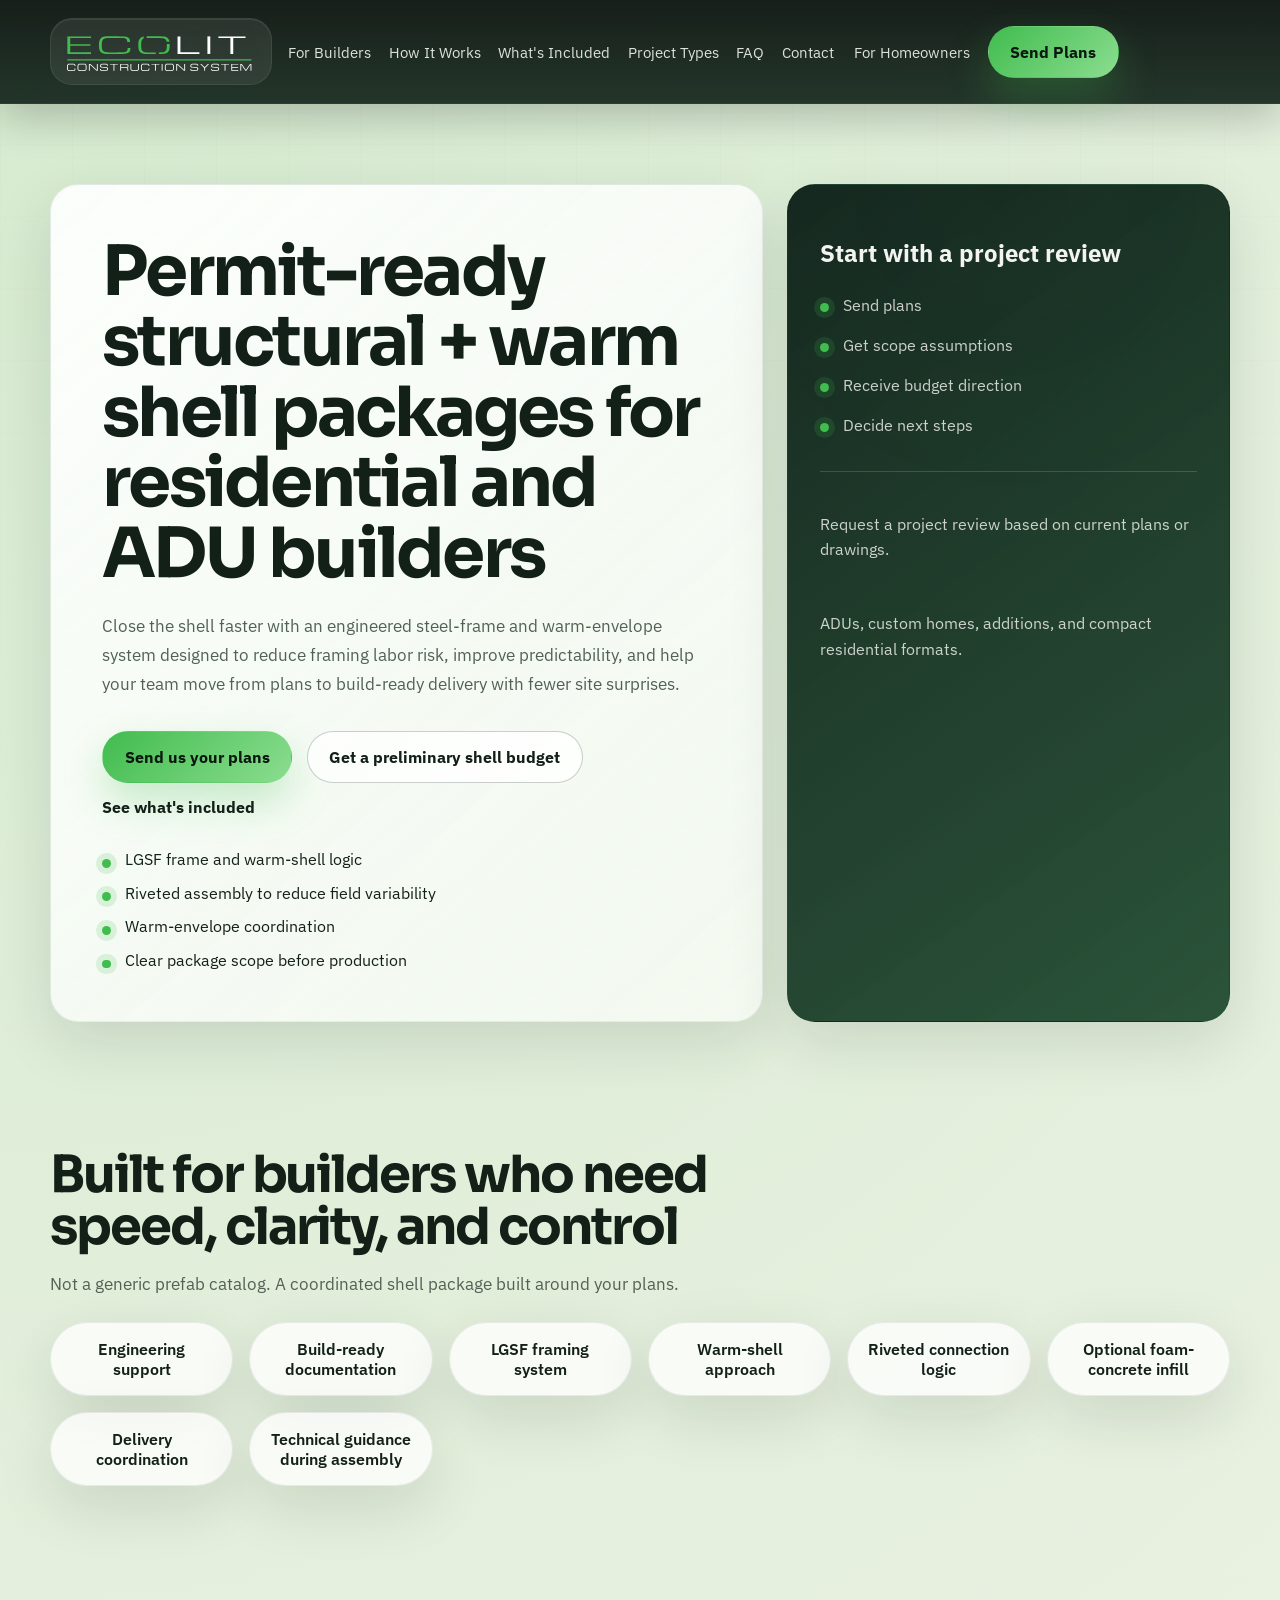
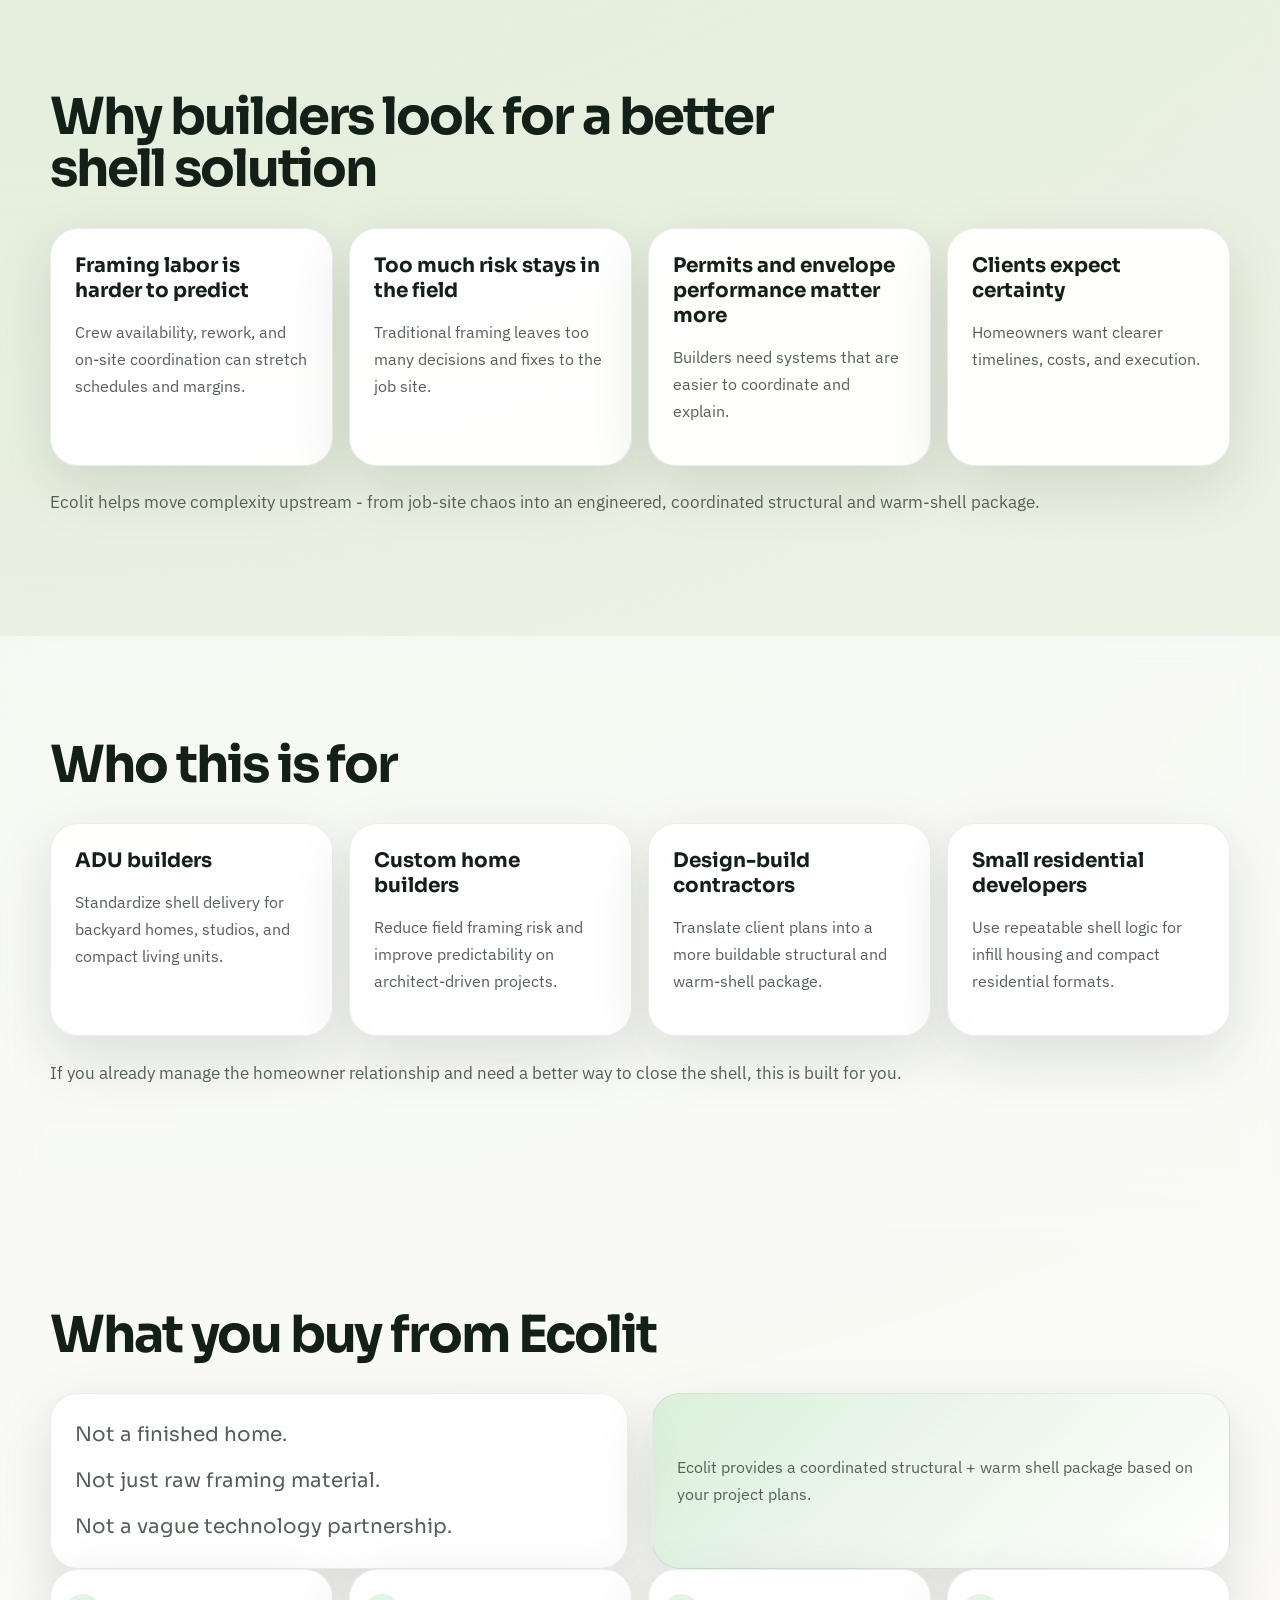
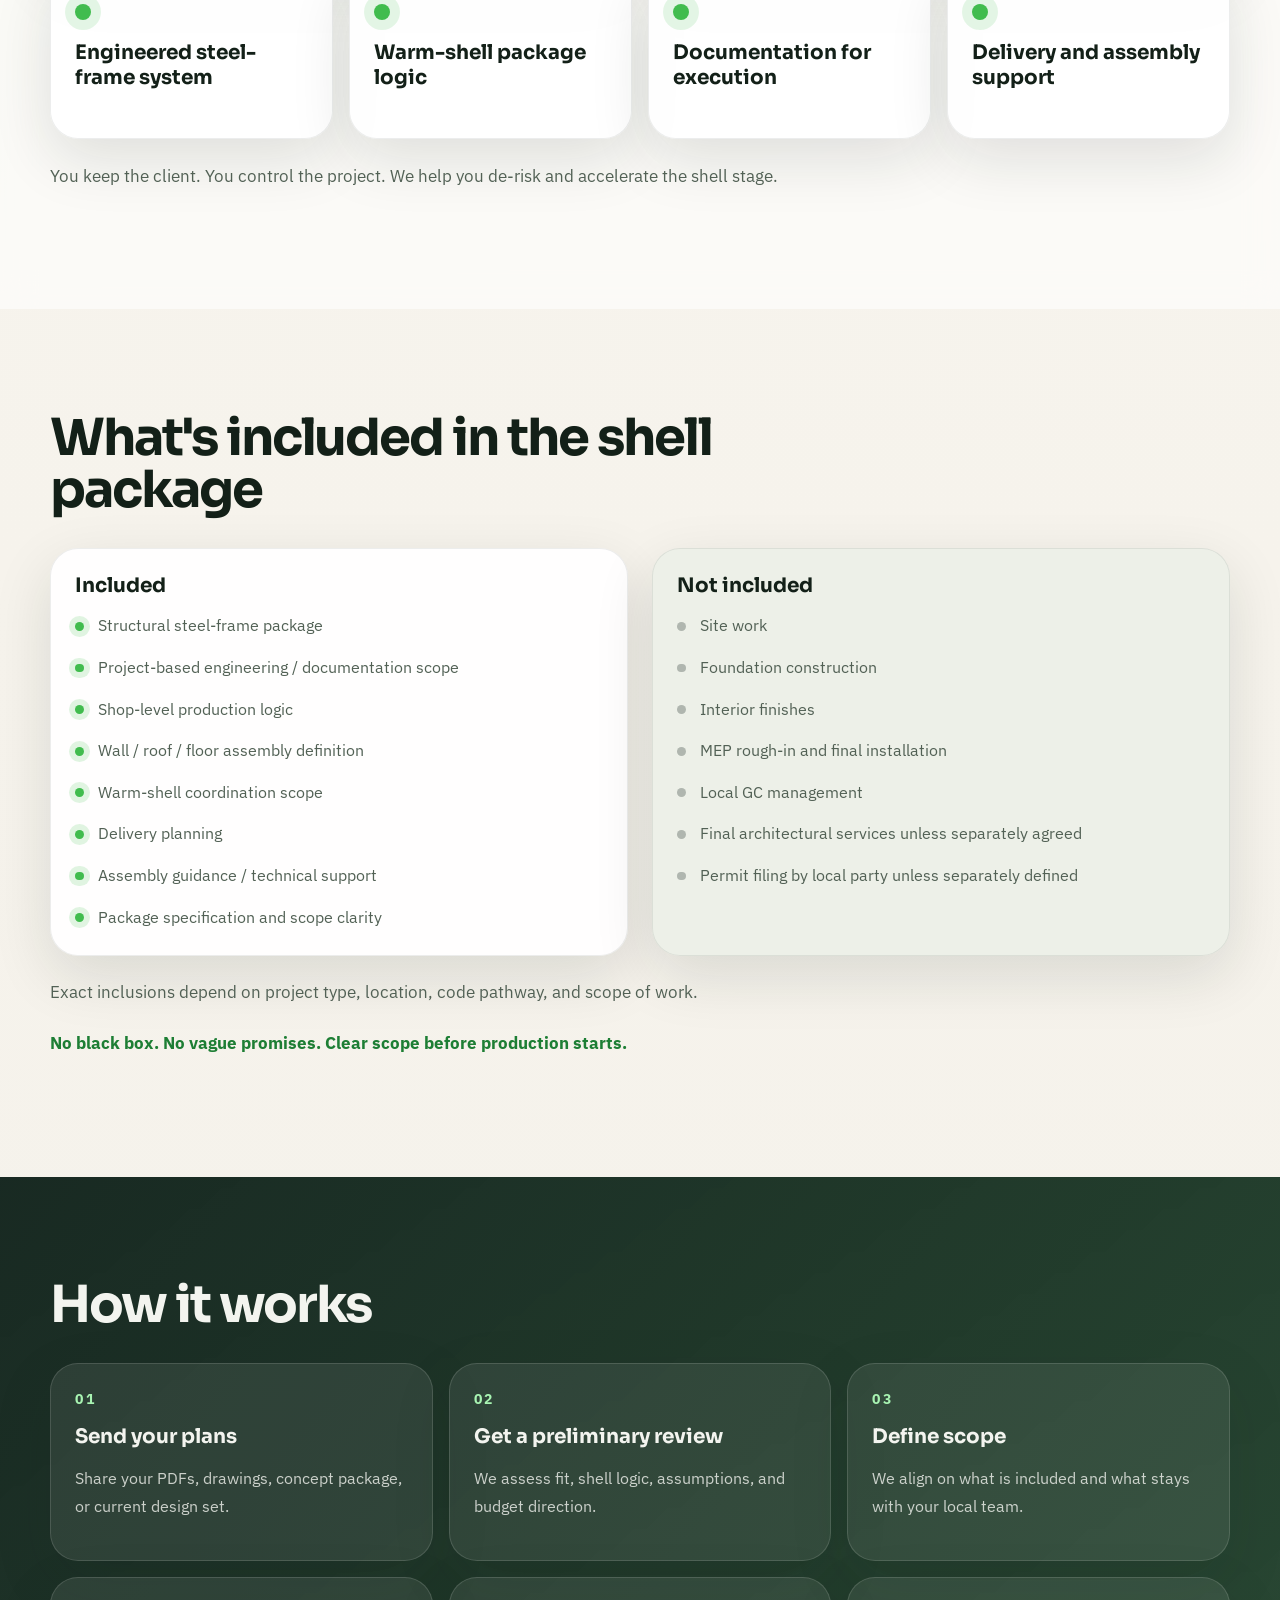
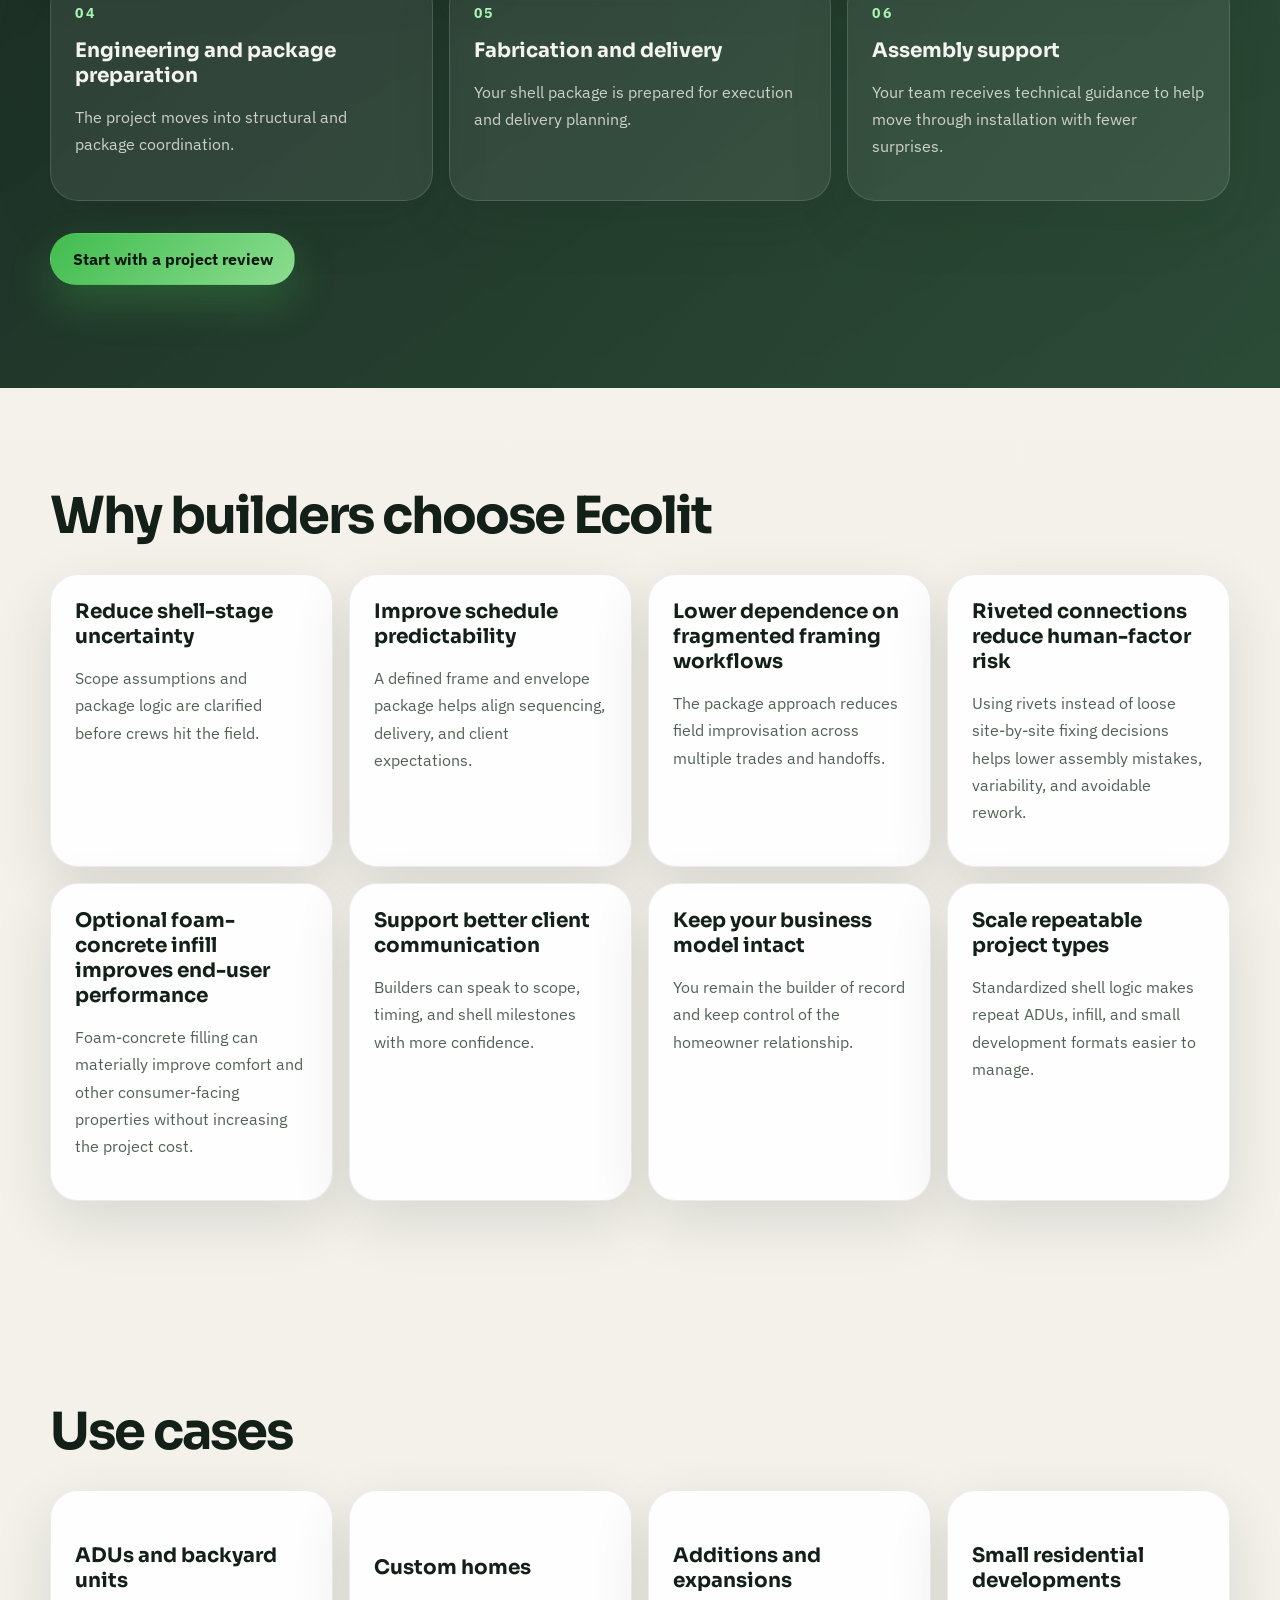
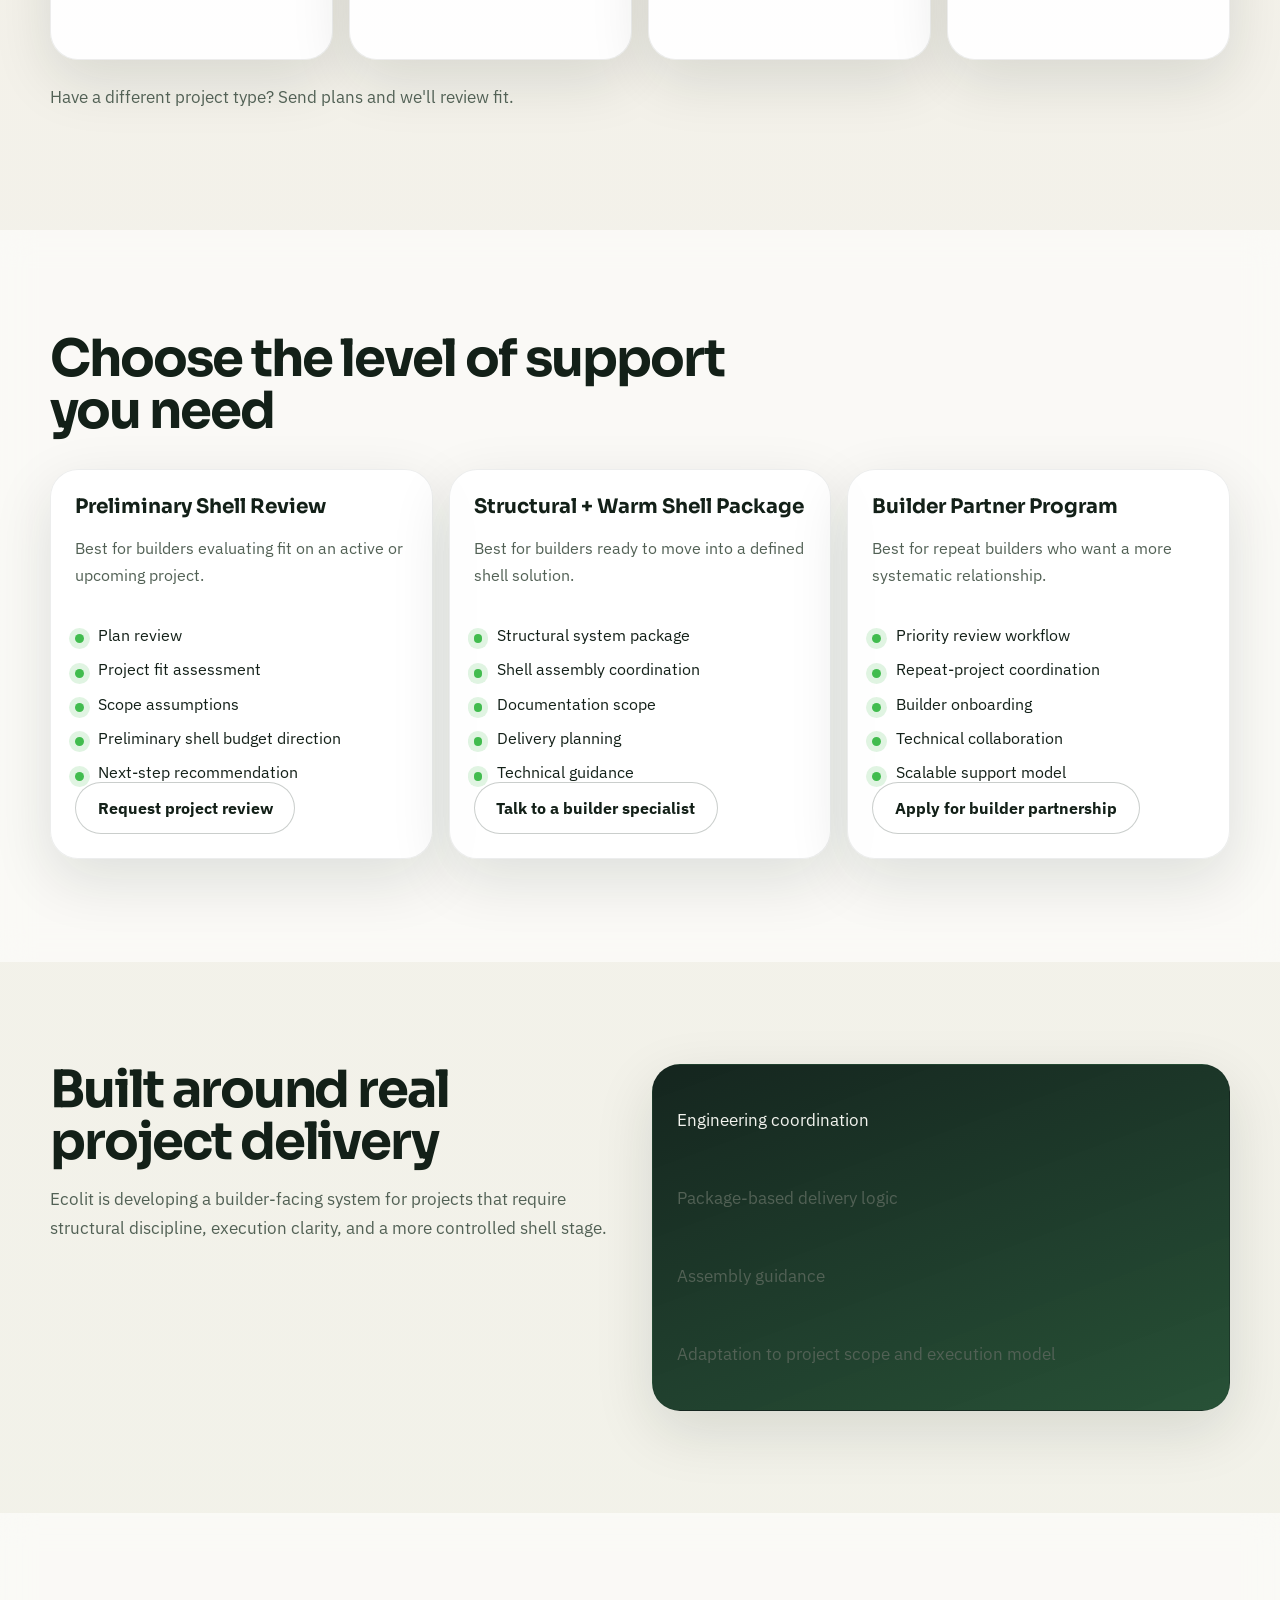
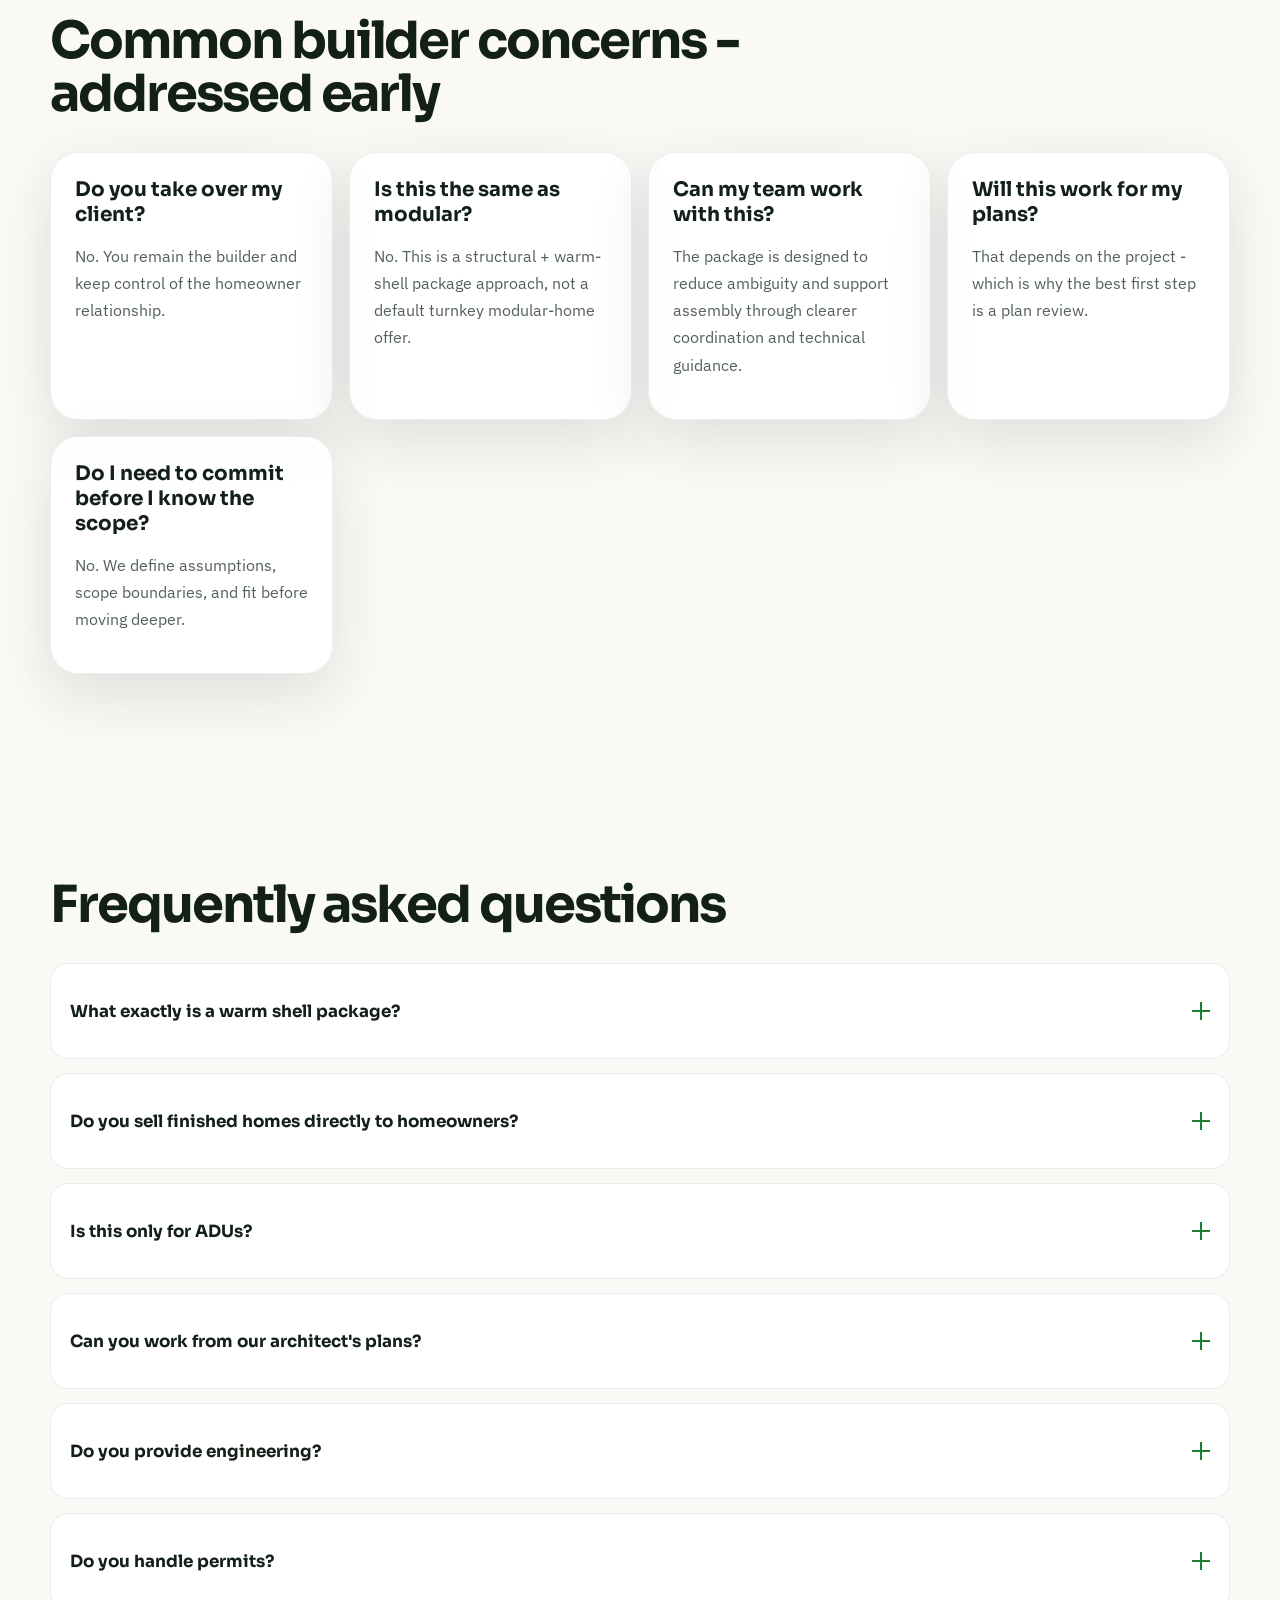
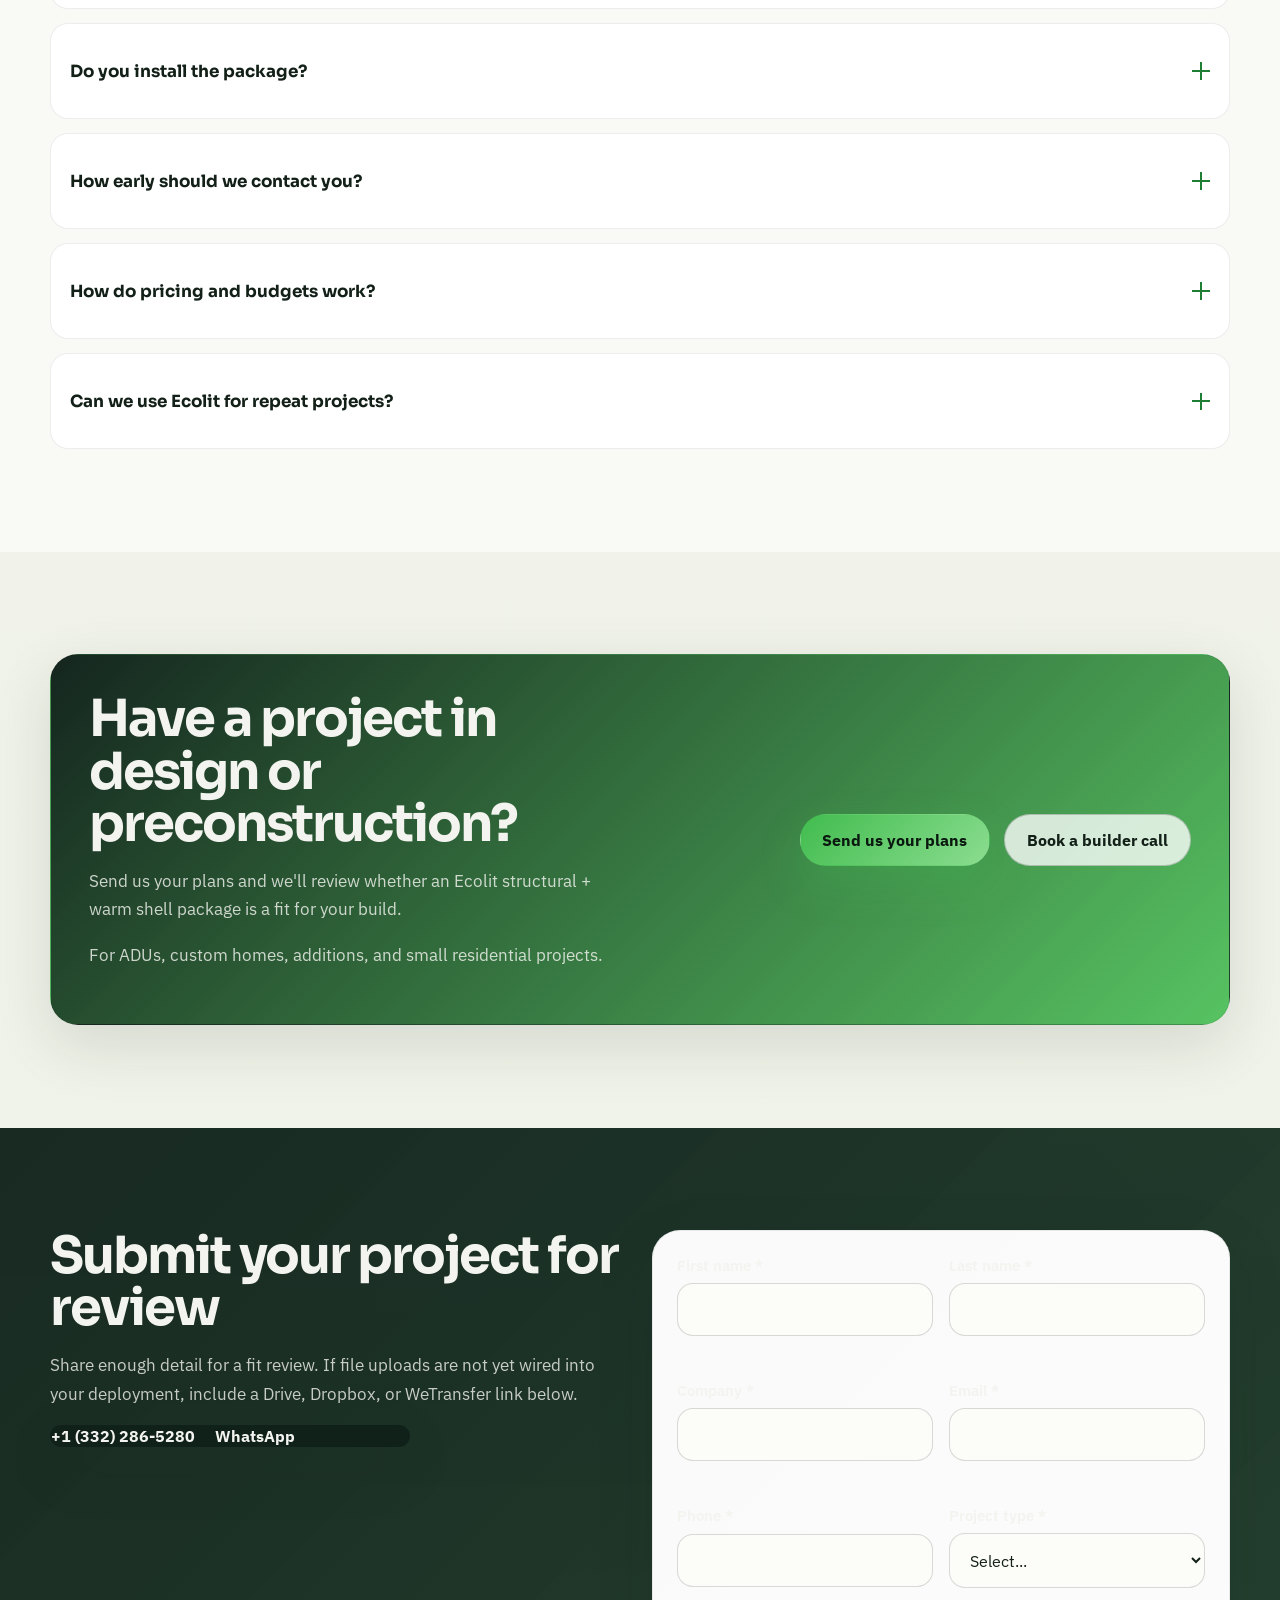
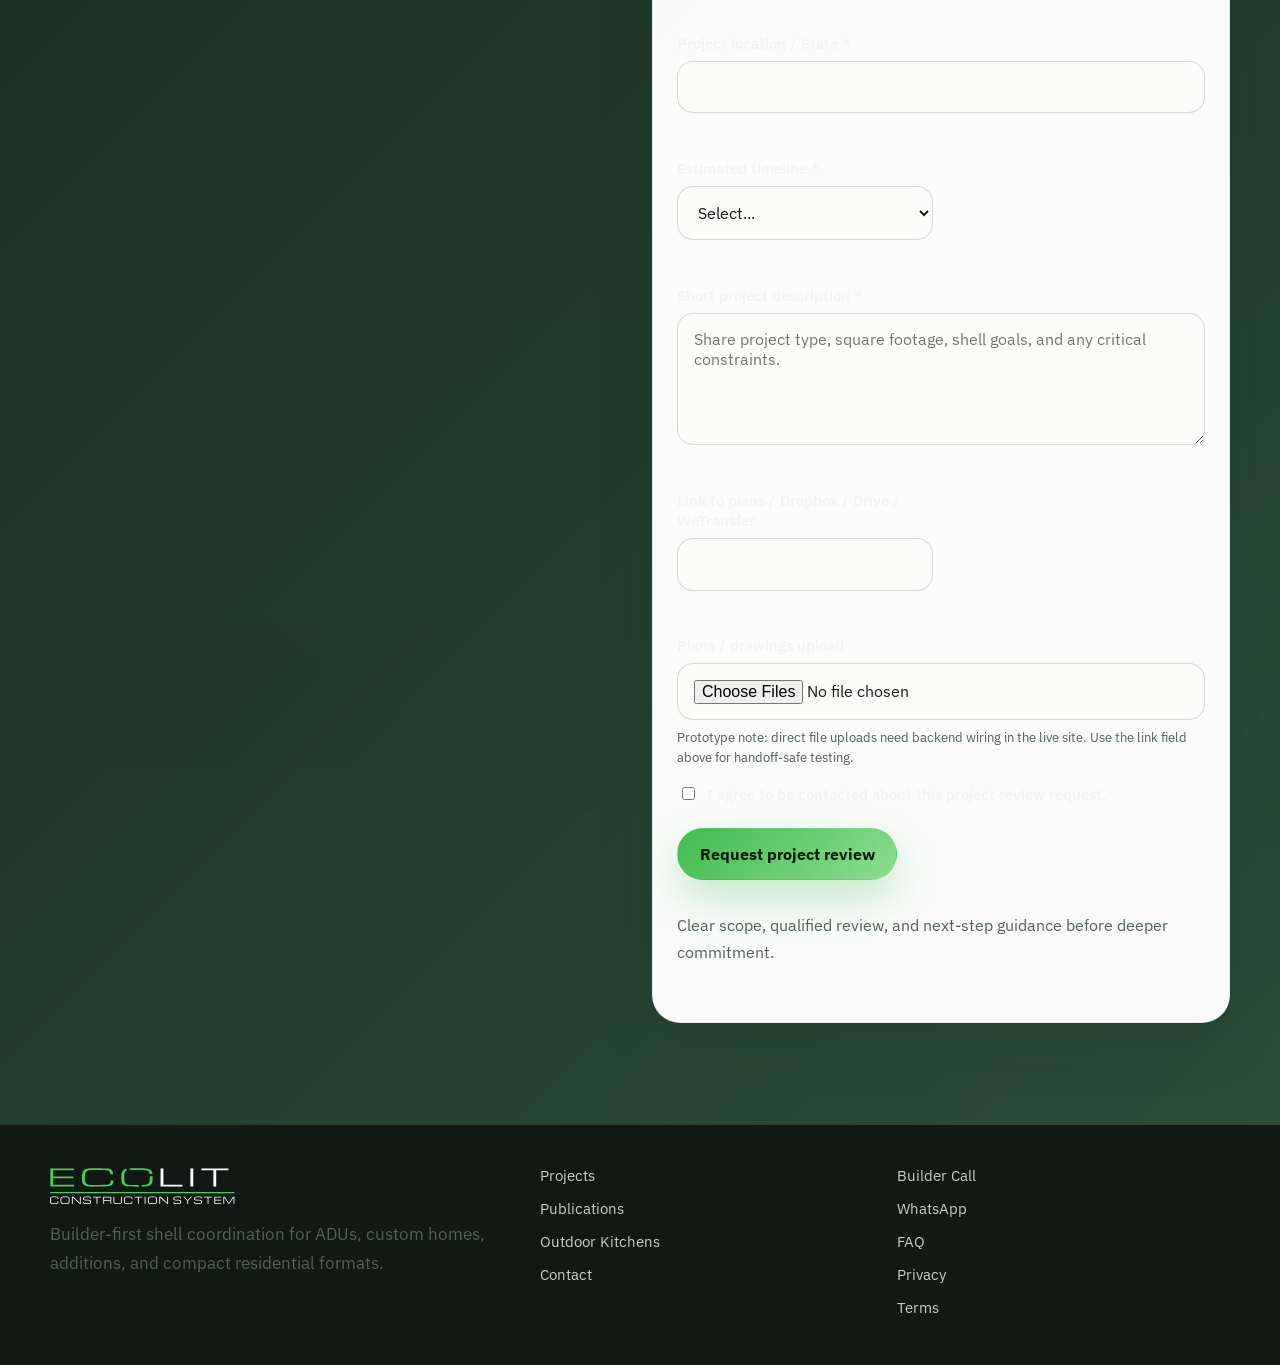
==== index.html @ 36e25821 "Add static Ecolit builder landing" ====
<!doctype html>
<html lang="en">
  <head>
    <meta charset="utf-8">
    <meta name="viewport" content="width=device-width, initial-scale=1">
    <title>Structural + Warm Shell Packages for Builders | Ecolit USA</title>
    <meta
      name="description"
      content="Ecolit helps residential and ADU builders close the shell faster with engineered steel-frame and warm-shell packages. Send your plans for review."
    >
    <link rel="canonical" href="https://ecolit.us/">
    <meta property="og:type" content="website">
    <meta property="og:title" content="Structural + Warm Shell Packages for Builders | Ecolit USA">
    <meta
      property="og:description"
      content="Ecolit helps residential and ADU builders close the shell faster with engineered steel-frame and warm-shell packages. Send your plans for review."
    >
    <meta property="og:url" content="https://ecolit.us/">
    <meta property="og:site_name" content="Ecolit USA">
    <meta name="twitter:card" content="summary_large_image">
    <meta name="twitter:title" content="Structural + Warm Shell Packages for Builders | Ecolit USA">
    <meta
      name="twitter:description"
      content="Ecolit helps residential and ADU builders close the shell faster with engineered steel-frame and warm-shell packages. Send your plans for review."
    >
    <link rel="icon" href="./assets/ecolit-logo.svg" type="image/svg+xml">
    <link rel="preconnect" href="https://fonts.googleapis.com">
    <link rel="preconnect" href="https://fonts.gstatic.com" crossorigin>
    <link
      href="https://fonts.googleapis.com/css2?family=IBM+Plex+Sans:wght@400;500;600;700&family=Sora:wght@500;600;700;800&display=swap"
      rel="stylesheet"
    >
    <link rel="stylesheet" href="./styles.css?v=20260313b">
  </head>
  <body>
    <a class="skip-link" href="#main-content">Skip to content</a>
    <header class="site-header" id="site-header"></header>
    <main id="main-content"></main>
    <footer class="site-footer" id="site-footer"></footer>
    <script type="module" src="./script.js?v=20260313b"></script>
  </body>
</html>
---- styles.css ----
:root {
  --bg: #f4f1ea;
  --bg-strong: #10211a;
  --surface: rgba(255, 255, 255, 0.92);
  --surface-strong: #ffffff;
  --surface-muted: #e5ecdf;
  --line: rgba(16, 33, 26, 0.12);
  --line-strong: rgba(16, 33, 26, 0.22);
  --text: #132018;
  --text-muted: #526155;
  --text-inverse: #f3f4ef;
  --accent: #41bc4e;
  --accent-dark: #1d7e34;
  --accent-soft: rgba(65, 188, 78, 0.14);
  --shadow: 0 20px 60px rgba(19, 32, 24, 0.12);
  --radius: 28px;
  --radius-small: 18px;
  --shell: min(1180px, calc(100vw - 32px));
  --section-space: clamp(4rem, 8vw, 7rem);
  --font-display: "Sora", "Segoe UI", sans-serif;
  --font-body: "IBM Plex Sans", "Segoe UI", sans-serif;
}

*,
*::before,
*::after {
  box-sizing: border-box;
}

html {
  scroll-behavior: smooth;
}

body {
  margin: 0;
  font-family: var(--font-body);
  color: var(--text);
  background:
    radial-gradient(circle at top left, rgba(65, 188, 78, 0.2), transparent 28%),
    linear-gradient(180deg, #faf7f0 0%, var(--bg) 45%, #eef3e8 100%);
  min-height: 100vh;
}

body::before {
  content: "";
  position: fixed;
  inset: 0;
  background-image:
    linear-gradient(rgba(16, 33, 26, 0.03) 1px, transparent 1px),
    linear-gradient(90deg, rgba(16, 33, 26, 0.03) 1px, transparent 1px);
  background-size: 72px 72px;
  pointer-events: none;
  mask-image: linear-gradient(180deg, rgba(0, 0, 0, 0.35), transparent 88%);
  z-index: -1;
}

img {
  max-width: 100%;
  display: block;
}

a {
  color: inherit;
}

button,
input,
select,
textarea {
  font: inherit;
}

a:focus-visible,
button:focus-visible,
input:focus-visible,
select:focus-visible,
textarea:focus-visible {
  outline: 3px solid rgba(65, 188, 78, 0.65);
  outline-offset: 3px;
}

.skip-link {
  position: absolute;
  left: 16px;
  top: 8px;
  transform: translateY(-200%);
  padding: 0.75rem 1rem;
  background: var(--bg-strong);
  color: var(--text-inverse);
  border-radius: 999px;
  z-index: 100;
}

.skip-link:focus {
  transform: translateY(0);
}

.shell {
  width: var(--shell);
  margin: 0 auto;
}

.section {
  padding: var(--section-space) 0;
}

.section--tight {
  padding-top: 1.5rem;
}

.section--contrast {
  background: rgba(255, 255, 255, 0.58);
  backdrop-filter: blur(16px);
}

.section--gradient {
  background:
    linear-gradient(135deg, rgba(16, 33, 26, 0.96), rgba(26, 61, 39, 0.92)),
    linear-gradient(180deg, rgba(65, 188, 78, 0.15), transparent);
  color: var(--text-inverse);
}

.section-heading {
  max-width: 760px;
  margin-bottom: 2rem;
}

.section-heading--compact {
  margin-bottom: 1.5rem;
}

.section-heading h2,
.hero h1,
.cta-band h2 {
  font-family: var(--font-display);
  letter-spacing: -0.04em;
  line-height: 1.02;
  margin: 0;
}

.hero h1 {
  font-size: clamp(2.3rem, 5.4vw, 4.35rem);
  max-width: 12ch;
}

.section-heading h2,
.cta-band h2 {
  font-size: clamp(2rem, 4vw, 3.5rem);
}

.section-heading p,
.hero__body,
.section-note,
.section-trust,
.proof-card p,
.cta-band p,
.footer__brand p {
  color: var(--text-muted);
  font-size: 1.05rem;
  line-height: 1.7;
}

.section--gradient .section-heading p,
.section--gradient .section-note,
.section--gradient .cta-band p {
  color: rgba(243, 244, 239, 0.8);
}

.site-header {
  position: sticky;
  top: 0;
  z-index: 20;
  padding: 18px 0;
  backdrop-filter: blur(18px);
  background:
    linear-gradient(180deg, rgba(10, 18, 14, 0.94), rgba(15, 33, 23, 0.9));
  border-bottom: 1px solid rgba(168, 244, 178, 0.14);
  box-shadow: 0 14px 40px rgba(8, 14, 10, 0.22);
}

.shell--header {
  display: grid;
  grid-template-columns: auto auto 1fr;
  gap: 1rem;
  align-items: center;
}

.brand {
  display: inline-flex;
  align-items: center;
  padding: 0.85rem 1rem;
  border-radius: 22px;
  background: rgba(255, 255, 255, 0.08);
  border: 1px solid rgba(255, 255, 255, 0.08);
  box-shadow: inset 0 1px 0 rgba(255, 255, 255, 0.08);
}

.brand__logo {
  width: 188px;
  height: auto;
  filter: drop-shadow(0 2px 8px rgba(0, 0, 0, 0.25));
}

.site-nav {
  display: flex;
  align-items: center;
  justify-content: space-between;
  gap: 1.25rem;
}

.site-nav__links,
.site-nav__actions {
  display: flex;
  align-items: center;
  gap: 1.1rem;
}

.site-nav__link,
.site-nav__secondary {
  text-decoration: none;
  color: rgba(243, 244, 239, 0.9);
  font-size: 0.96rem;
}

.footer__links a {
  text-decoration: none;
  color: var(--text);
  font-size: 0.96rem;
}

.site-nav__link:hover,
.site-nav__secondary:hover,
.footer__links a:hover,
.hero__text-link:hover {
  color: #a8f4b2;
}

.menu-toggle {
  display: none;
  width: 48px;
  height: 48px;
  border-radius: 14px;
  border: 1px solid rgba(255, 255, 255, 0.14);
  background: rgba(255, 255, 255, 0.08);
  padding: 0;
}

.menu-toggle span {
  display: block;
  width: 18px;
  height: 2px;
  margin: 6px auto;
  background: var(--text-inverse);
}

.button {
  display: inline-flex;
  align-items: center;
  justify-content: center;
  gap: 0.5rem;
  min-height: 52px;
  border-radius: 999px;
  padding: 0.85rem 1.35rem;
  text-decoration: none;
  font-weight: 700;
  border: 1px solid transparent;
  transition:
    transform 180ms ease,
    border-color 180ms ease,
    background 180ms ease,
    color 180ms ease;
}

.button:hover {
  transform: translateY(-1px);
}

.button--primary {
  background: linear-gradient(135deg, var(--accent), #8bdd90);
  color: #0a180f;
  box-shadow: 0 18px 40px rgba(65, 188, 78, 0.28);
}

.button--secondary {
  border-color: var(--line-strong);
  background: rgba(255, 255, 255, 0.78);
  color: var(--text);
}

.section--gradient .button--secondary {
  border-color: rgba(243, 244, 239, 0.22);
  background: rgba(255, 255, 255, 0.08);
  color: var(--text-inverse);
}

.hero {
  padding-top: clamp(3rem, 7vw, 5rem);
}

.hero__grid,
.form-layout,
.proof-grid,
.scope-grid,
.statement-grid,
.cta-band {
  display: grid;
  gap: 1.5rem;
}

.hero__grid {
  grid-template-columns: minmax(0, 1.45fr) minmax(290px, 0.9fr);
  align-items: stretch;
}

.hero__content {
  padding: clamp(2rem, 4vw, 3.5rem);
  border-radius: var(--radius);
  background:
    linear-gradient(140deg, rgba(255, 255, 255, 0.92), rgba(248, 252, 246, 0.78)),
    linear-gradient(135deg, rgba(65, 188, 78, 0.1), transparent);
  box-shadow: var(--shadow);
  border: 1px solid rgba(16, 33, 26, 0.08);
}

.hero__body {
  max-width: 60ch;
  margin: 1.35rem 0 0;
  font-size: 1.08rem;
}

.hero__actions {
  display: flex;
  flex-wrap: wrap;
  gap: 0.9rem;
  margin-top: 2rem;
}

.hero__text-link {
  display: inline-flex;
  align-items: center;
  font-weight: 700;
  text-decoration: none;
}

.hero__highlights {
  list-style: none;
  padding: 0;
  margin: 2rem 0 0;
  display: grid;
  gap: 0.85rem;
}

.hero__highlights li,
.hero__checklist li,
.scope-list li {
  position: relative;
  padding-left: 1.45rem;
}

.hero__highlights li::before,
.hero__checklist li::before,
.scope-list li::before {
  content: "";
  position: absolute;
  left: 0;
  top: 0.6em;
  width: 0.55rem;
  height: 0.55rem;
  border-radius: 999px;
  background: var(--accent);
  box-shadow: 0 0 0 6px rgba(65, 188, 78, 0.16);
}

.hero__panel,
.card,
.package-card,
.scope-card,
.proof-card,
.contact-card,
.lead-form,
.statement-card,
.cta-band,
.pill,
.step-card {
  border-radius: var(--radius);
  border: 1px solid rgba(16, 33, 26, 0.08);
  background: var(--surface);
  box-shadow: var(--shadow);
}

.hero__panel {
  padding: 2rem;
  background:
    linear-gradient(145deg, rgba(16, 33, 26, 0.97), rgba(28, 72, 45, 0.93)),
    radial-gradient(circle at top, rgba(65, 188, 78, 0.3), transparent 40%);
  color: var(--text-inverse);
}

.hero__panel h2,
.contact-card a,
.proof-card p:first-child {
  color: var(--text-inverse);
}

.hero__checklist {
  list-style: none;
  padding: 0;
  margin: 1.5rem 0 2rem;
  display: grid;
  gap: 0.9rem;
}

.hero__panel-meta {
  display: grid;
  gap: 1rem;
  padding-top: 1.5rem;
  border-top: 1px solid rgba(243, 244, 239, 0.16);
}

.hero__panel-meta p,
.hero__panel li {
  color: rgba(243, 244, 239, 0.82);
  line-height: 1.6;
}

.pill-grid,
.card-grid,
.feature-grid,
.list-card-grid,
.package-grid {
  display: grid;
  gap: 1rem;
}

.pill-grid {
  grid-template-columns: repeat(6, minmax(0, 1fr));
}

.pill {
  padding: 1rem 1.1rem;
  border-radius: 999px;
  text-align: center;
  font-weight: 600;
  background: rgba(255, 255, 255, 0.75);
}

.card-grid,
.feature-grid,
.list-card-grid {
  grid-template-columns: repeat(4, minmax(0, 1fr));
}

.card,
.package-card,
.scope-card,
.statement-card,
.proof-card,
.lead-form {
  padding: 1.5rem;
}

.card h3,
.package-card h3,
.scope-card h3,
.step-card h3,
.faq-trigger,
.statement-card__line {
  font-family: var(--font-display);
}

.card h3,
.package-card h3,
.scope-card h3,
.step-card h3 {
  margin: 0 0 0.9rem;
  font-size: 1.25rem;
}

.card p,
.package-card p,
.scope-card li,
.step-card p,
.faq-panel p,
.lead-form p,
.statement-card p {
  line-height: 1.7;
  color: var(--text-muted);
}

.statement-grid,
.scope-grid,
.proof-grid,
.form-layout,
.cta-band {
  grid-template-columns: repeat(2, minmax(0, 1fr));
}

.statement-card--stacked {
  display: grid;
  gap: 0.75rem;
}

.statement-card__line {
  margin: 0;
  font-size: 1.25rem;
}

.statement-card--highlight {
  background:
    linear-gradient(135deg, rgba(65, 188, 78, 0.17), rgba(255, 255, 255, 0.94));
  display: flex;
  align-items: center;
}

.card--feature,
.card--list {
  display: flex;
  flex-direction: column;
  justify-content: center;
  min-height: 170px;
}

.card__icon {
  width: 1rem;
  height: 1rem;
  border-radius: 999px;
  background: var(--accent);
  box-shadow: 0 0 0 10px rgba(65, 188, 78, 0.14);
  margin-bottom: 1.2rem;
}

.scope-card--muted {
  background: rgba(236, 240, 231, 0.88);
}

.scope-list,
.step-grid {
  padding: 0;
  margin: 0;
  list-style: none;
}

.scope-list {
  display: grid;
  gap: 0.9rem;
}

.scope-list--plain li::before {
  background: rgba(16, 33, 26, 0.28);
  box-shadow: none;
}

.section-note,
.section-trust {
  margin-top: 1.4rem;
}

.section-trust {
  color: var(--accent-dark);
  font-weight: 700;
}

.step-grid {
  display: grid;
  grid-template-columns: repeat(3, minmax(0, 1fr));
  gap: 1rem;
  margin-bottom: 2rem;
}

.step-card {
  padding: 1.5rem;
  background: rgba(255, 255, 255, 0.08);
  border-color: rgba(243, 244, 239, 0.14);
}

.step-card p {
  color: rgba(243, 244, 239, 0.8);
}

.step-card__index {
  display: inline-flex;
  margin-bottom: 1rem;
  color: #a8f4b2;
  font-size: 0.9rem;
  font-weight: 700;
  letter-spacing: 0.18em;
}

.package-grid {
  grid-template-columns: repeat(3, minmax(0, 1fr));
}

.package-card__audience {
  min-height: 4.6rem;
}

.proof-card {
  background:
    linear-gradient(160deg, rgba(16, 33, 26, 0.98), rgba(28, 72, 45, 0.95));
  display: grid;
  gap: 1rem;
}

.contact-card {
  max-width: 360px;
  background: rgba(16, 33, 26, 0.94);
}

.contact-card a {
  display: inline-flex;
  text-decoration: none;
  margin-right: 1rem;
  font-weight: 700;
}

.cta-band {
  padding: clamp(1.5rem, 3vw, 2.5rem);
  align-items: center;
  background:
    linear-gradient(135deg, rgba(16, 33, 26, 0.98), rgba(65, 188, 78, 0.88));
  color: var(--text-inverse);
}

.cta-band p,
.cta-band__note {
  color: rgba(243, 244, 239, 0.82);
}

.cta-band__actions {
  display: flex;
  flex-wrap: wrap;
  justify-content: flex-end;
  gap: 0.9rem;
}

.lead-form {
  background: rgba(255, 255, 255, 0.98);
}

.form-grid {
  display: grid;
  grid-template-columns: repeat(2, minmax(0, 1fr));
  gap: 1rem;
}

.field,
.checkbox-field {
  display: grid;
  gap: 0.5rem;
}

.field--full {
  grid-column: 1 / -1;
}

.field span,
.checkbox-field span {
  font-size: 0.96rem;
  font-weight: 600;
}

.field input,
.field select,
.field textarea {
  width: 100%;
  border-radius: 16px;
  border: 1px solid rgba(16, 33, 26, 0.16);
  background: #fcfcf9;
  color: var(--text);
  padding: 0.95rem 1rem;
}

.field textarea {
  resize: vertical;
}

.field__error {
  color: #a4372d;
  min-height: 1.3rem;
}

.field__hint,
.form-meta {
  color: var(--text-muted);
  line-height: 1.5;
}

.checkbox-field {
  margin-top: 1rem;
  align-items: start;
  grid-template-columns: 22px minmax(0, 1fr);
}

.checkbox-field input {
  margin-top: 0.2rem;
}

.form-actions {
  margin-top: 1.5rem;
  display: flex;
  align-items: center;
  justify-content: space-between;
  gap: 1rem;
  flex-wrap: wrap;
}

.form-errors {
  margin-top: 1rem;
  color: #a4372d;
  font-weight: 600;
}

.form-success {
  margin-top: 1rem;
  padding: 1rem 1.1rem;
  border-radius: 18px;
  background: rgba(65, 188, 78, 0.1);
  color: var(--accent-dark);
}

.faq-list {
  display: grid;
  gap: 0.9rem;
}

.faq-item {
  border-radius: var(--radius-small);
  border: 1px solid rgba(16, 33, 26, 0.08);
  background: rgba(255, 255, 255, 0.92);
}

.faq-trigger {
  width: 100%;
  display: flex;
  align-items: center;
  justify-content: space-between;
  gap: 1rem;
  padding: 1.1rem 1.2rem;
  border: 0;
  border-radius: var(--radius-small);
  background: transparent;
  color: var(--text);
  text-align: left;
  font-size: 1.05rem;
}

.faq-trigger__icon {
  width: 1.1rem;
  height: 1.1rem;
  position: relative;
}

.faq-trigger__icon::before,
.faq-trigger__icon::after {
  content: "";
  position: absolute;
  inset: calc(50% - 1px) 0 auto 0;
  height: 2px;
  background: var(--accent-dark);
}

.faq-trigger__icon::after {
  inset: 0 calc(50% - 1px);
  width: 2px;
  height: 100%;
}

.faq-trigger[aria-expanded="true"] .faq-trigger__icon::after {
  transform: scaleY(0);
}

.faq-panel {
  padding: 0 1.2rem 1.2rem;
}

.site-footer {
  background: #101914;
  color: rgba(243, 244, 239, 0.82);
  padding: 2.5rem 0 3rem;
}

.footer__grid {
  display: grid;
  grid-template-columns: 1.4fr 1fr 1fr;
  gap: 1.5rem;
  align-items: start;
}

.footer__links {
  display: grid;
  gap: 0.8rem;
}

.footer__links a {
  color: rgba(243, 244, 239, 0.82);
}

.brand__logo--footer {
  filter: brightness(1.1);
}

@media (max-width: 1080px) {
  .pill-grid {
    grid-template-columns: repeat(3, minmax(0, 1fr));
  }

  .card-grid,
  .feature-grid,
  .list-card-grid,
  .step-grid {
    grid-template-columns: repeat(2, minmax(0, 1fr));
  }

  .hero__grid,
  .statement-grid,
  .scope-grid,
  .proof-grid,
  .form-layout,
  .cta-band,
  .footer__grid,
  .package-grid {
    grid-template-columns: 1fr;
  }

  .cta-band__actions {
    justify-content: flex-start;
  }
}

@media (max-width: 860px) {
  .shell--header {
    grid-template-columns: auto auto;
  }

  .menu-toggle {
    display: inline-block;
    justify-self: end;
  }

  .site-nav {
    grid-column: 1 / -1;
    display: none;
    flex-direction: column;
    align-items: stretch;
    padding: 1rem;
    border-radius: 24px;
    background: rgba(14, 28, 21, 0.98);
    border: 1px solid rgba(255, 255, 255, 0.08);
  }

  .site-nav[data-open="true"] {
    display: flex;
  }

  .site-nav__links,
  .site-nav__actions {
    flex-direction: column;
    align-items: stretch;
  }

  .site-nav__link,
  .site-nav__secondary {
    padding: 0.2rem 0;
  }

  .site-nav .button--primary {
    width: 100%;
  }
}

@media (max-width: 720px) {
  .hero h1 {
    max-width: 11ch;
  }

  .pill-grid,
  .card-grid,
  .feature-grid,
  .list-card-grid,
  .form-grid,
  .step-grid {
    grid-template-columns: 1fr;
  }

  .hero__content,
  .hero__panel,
  .card,
  .package-card,
  .scope-card,
  .lead-form,
  .statement-card,
  .proof-card {
    border-radius: 24px;
  }
}

@media (prefers-reduced-motion: reduce) {
  html {
    scroll-behavior: auto;
  }

  *,
  *::before,
  *::after {
    animation-duration: 0.01ms !important;
    animation-iteration-count: 1 !important;
    transition-duration: 0.01ms !important;
    scroll-behavior: auto !important;
  }
}
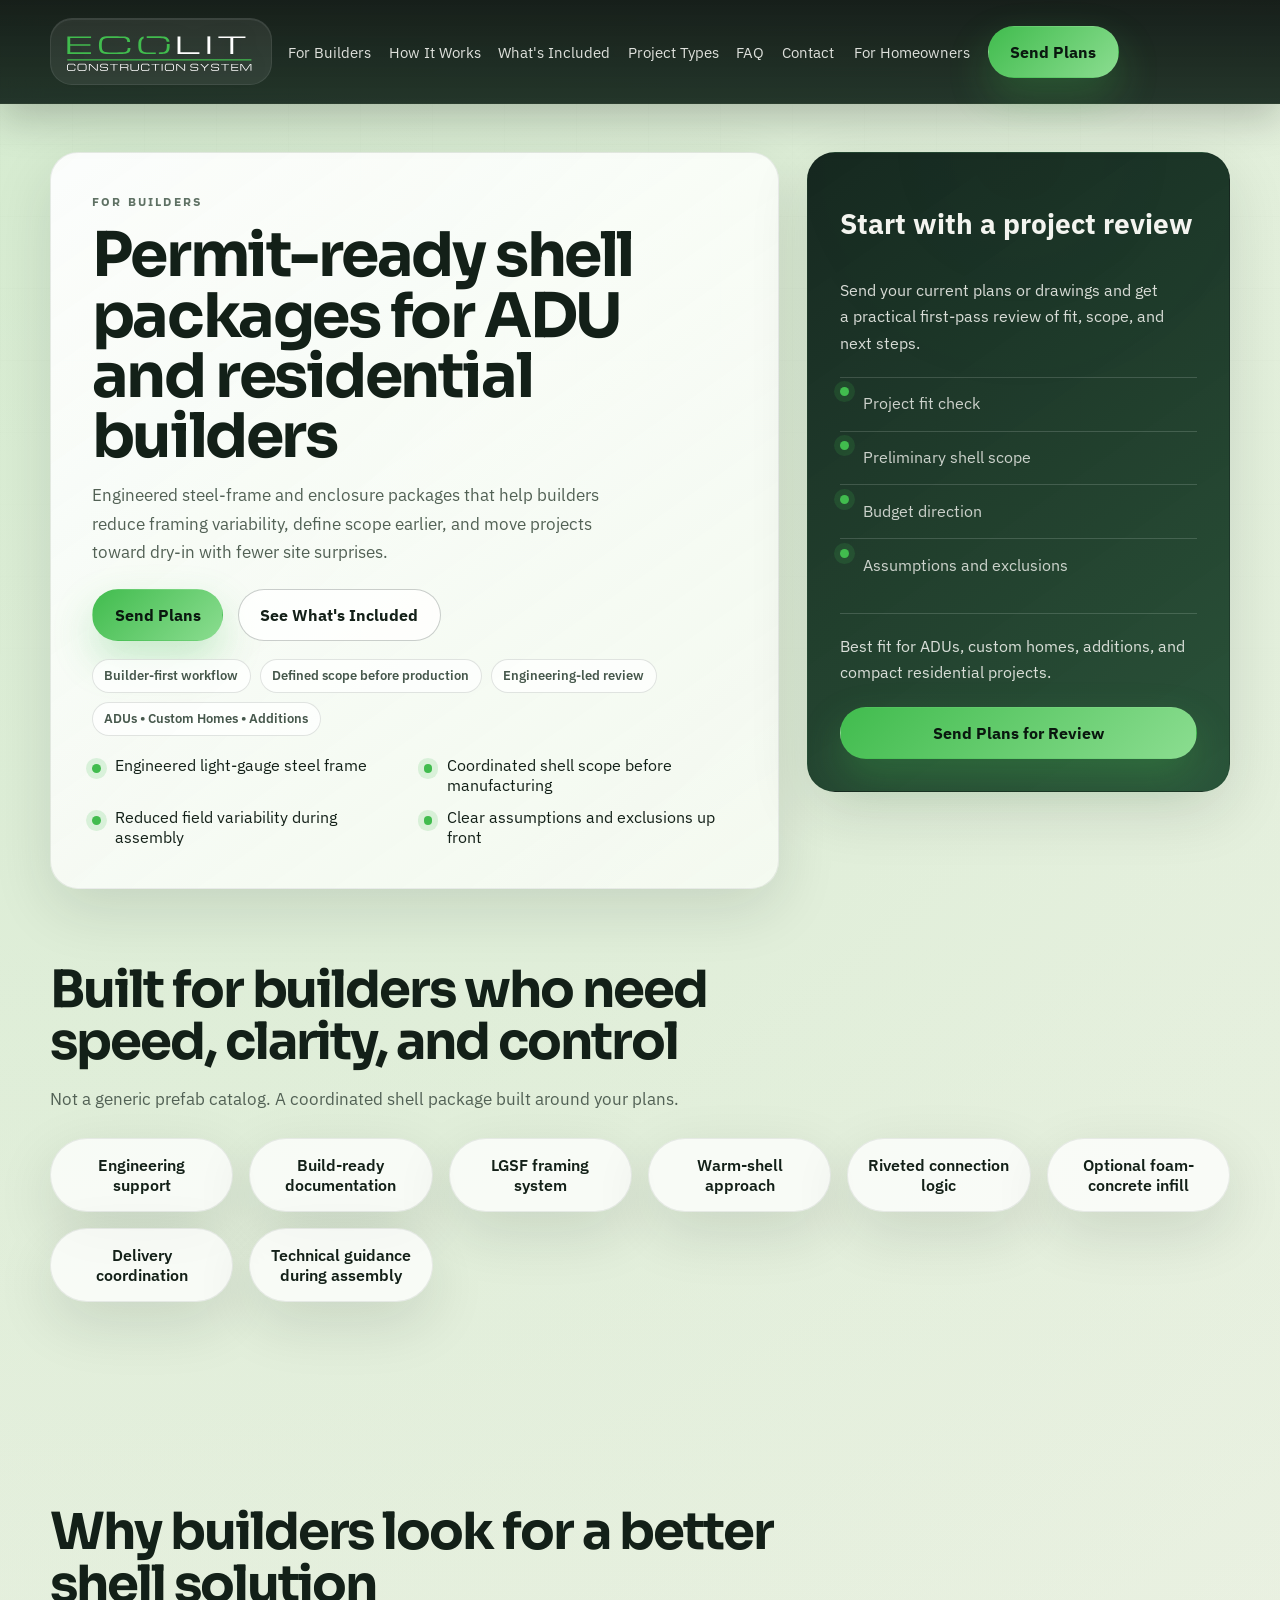
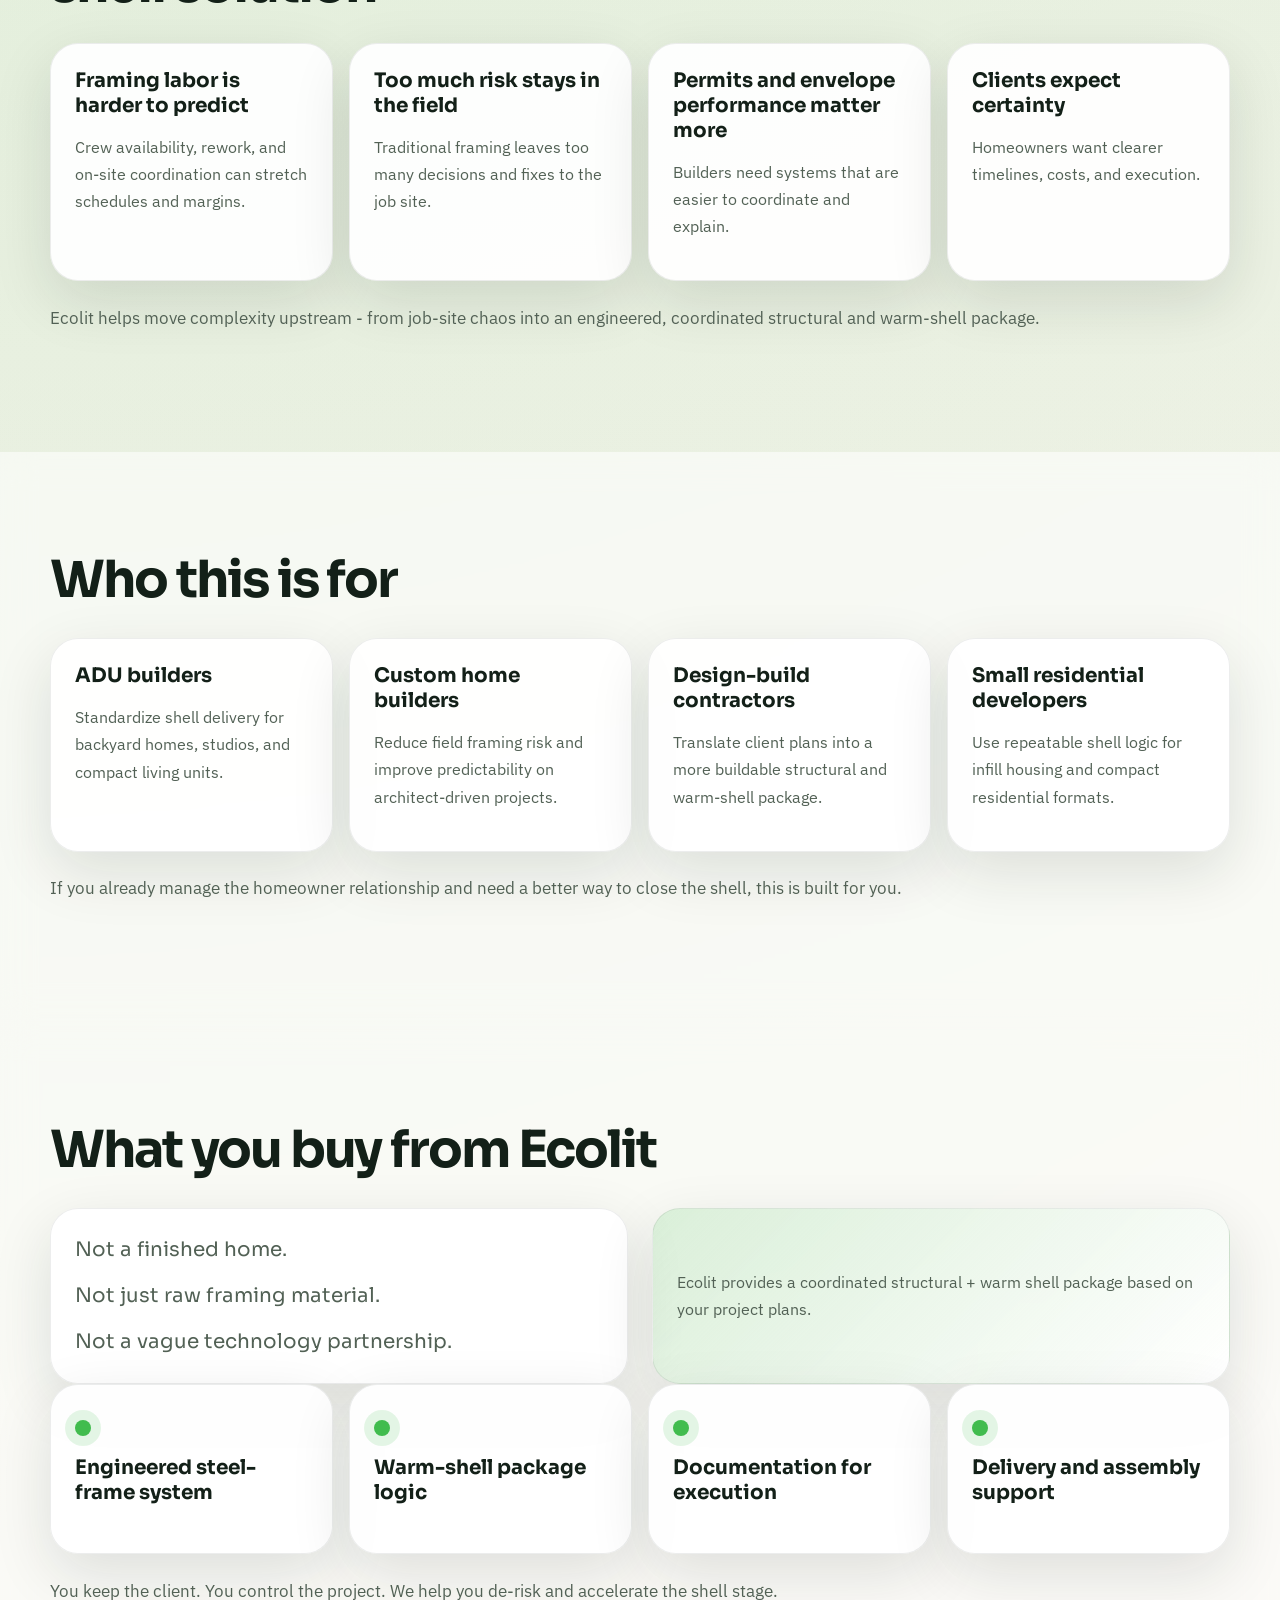
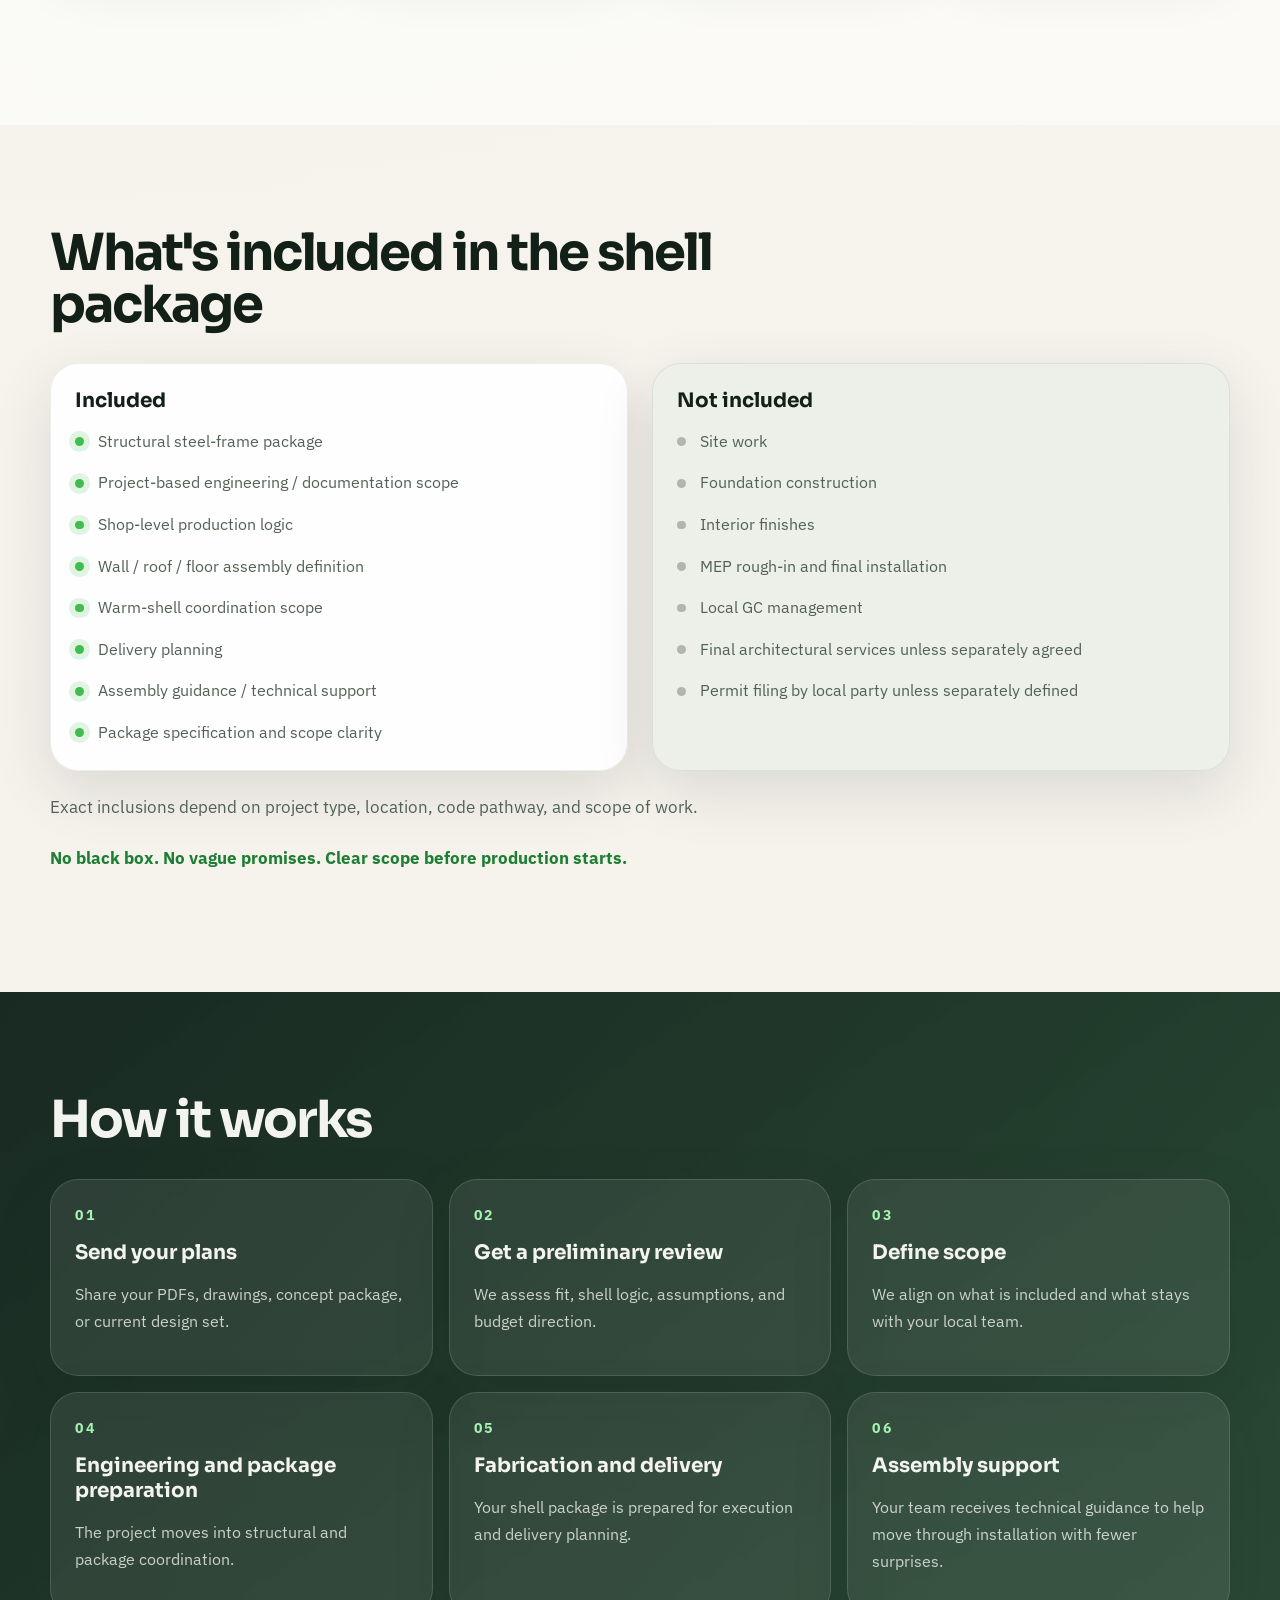
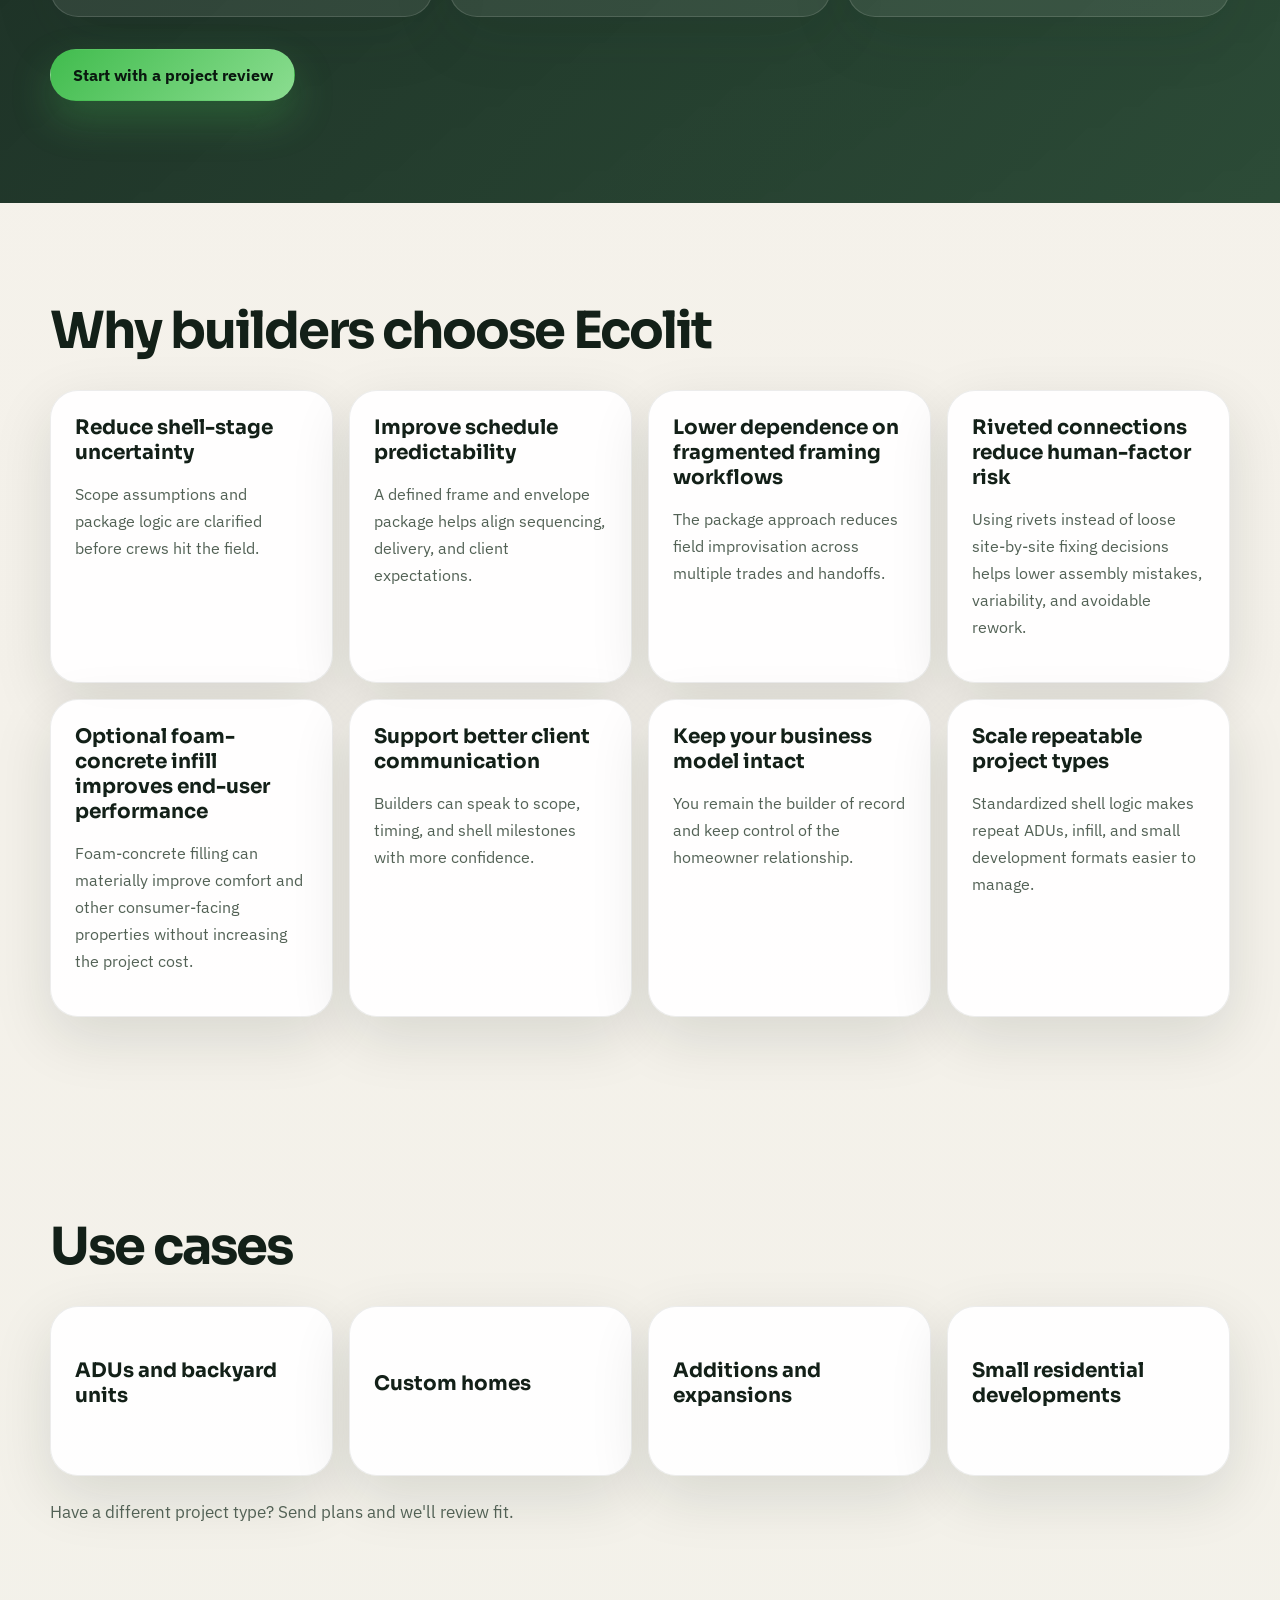
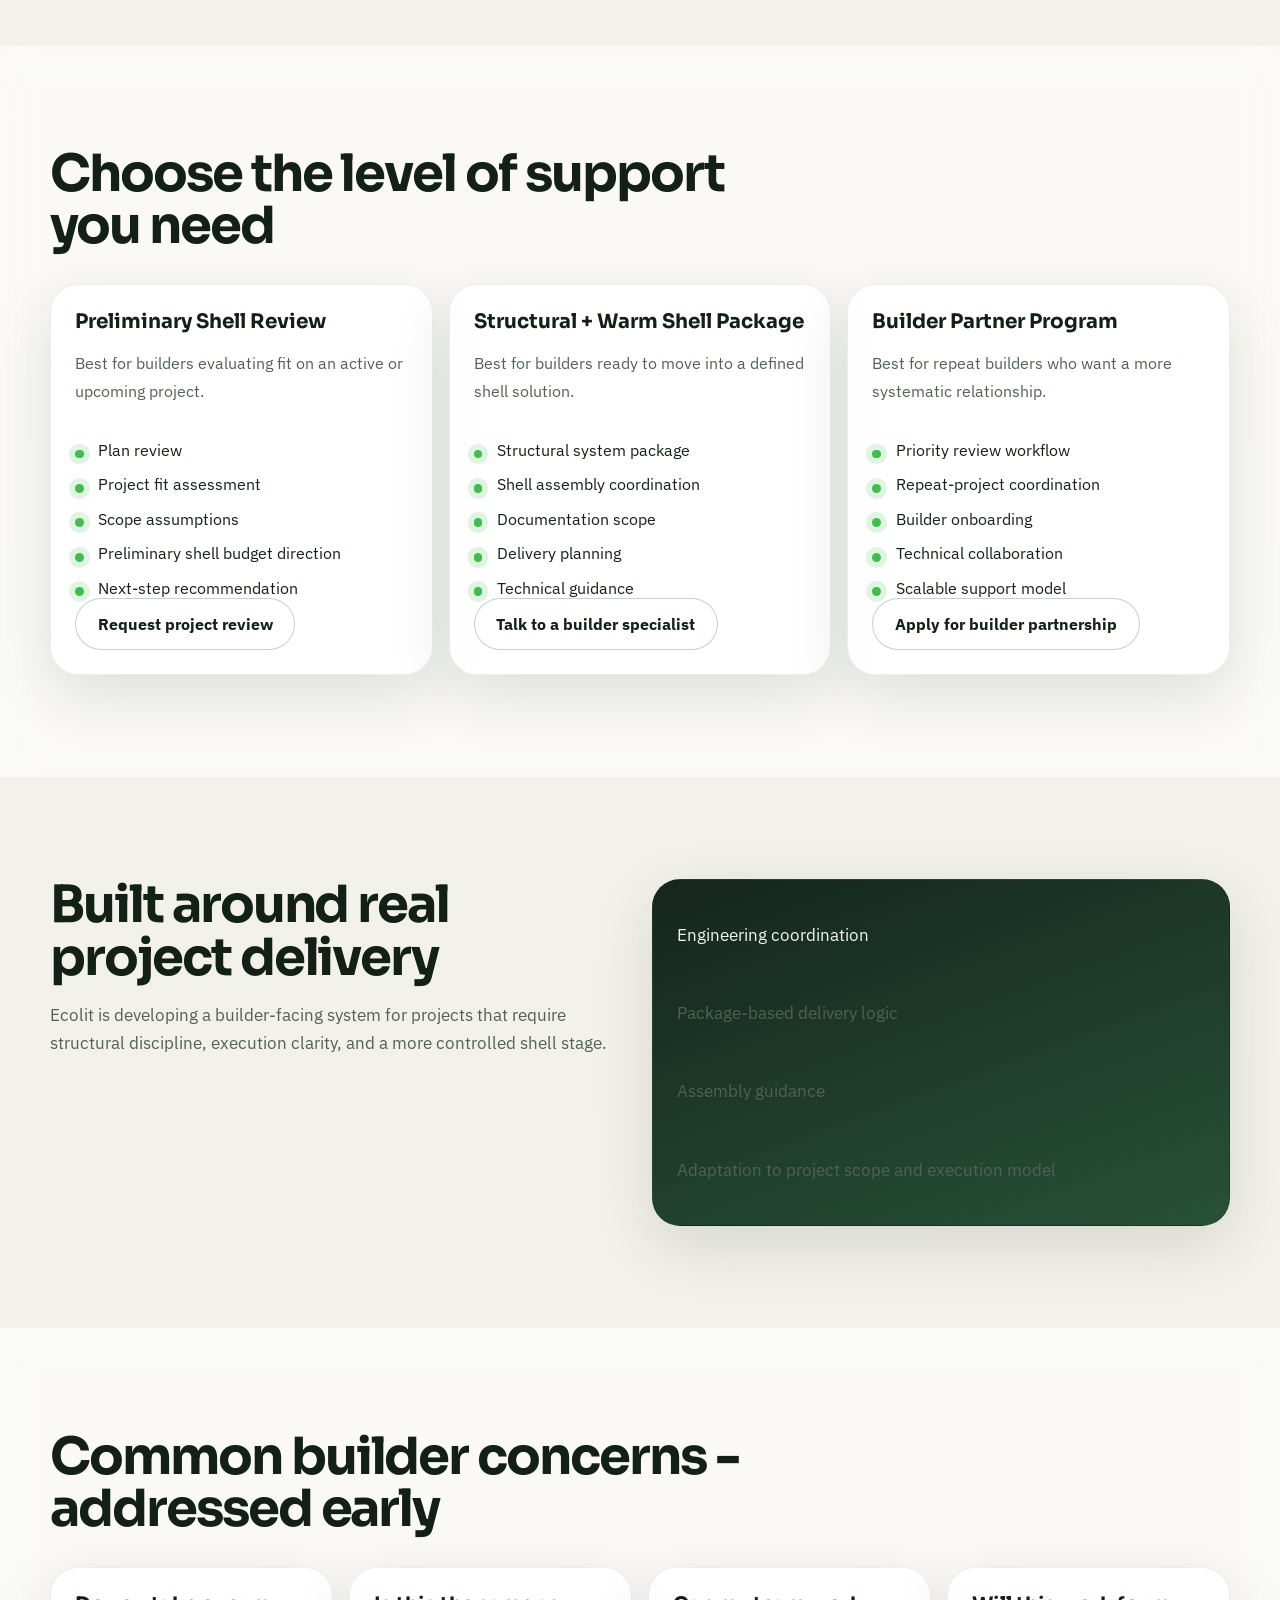
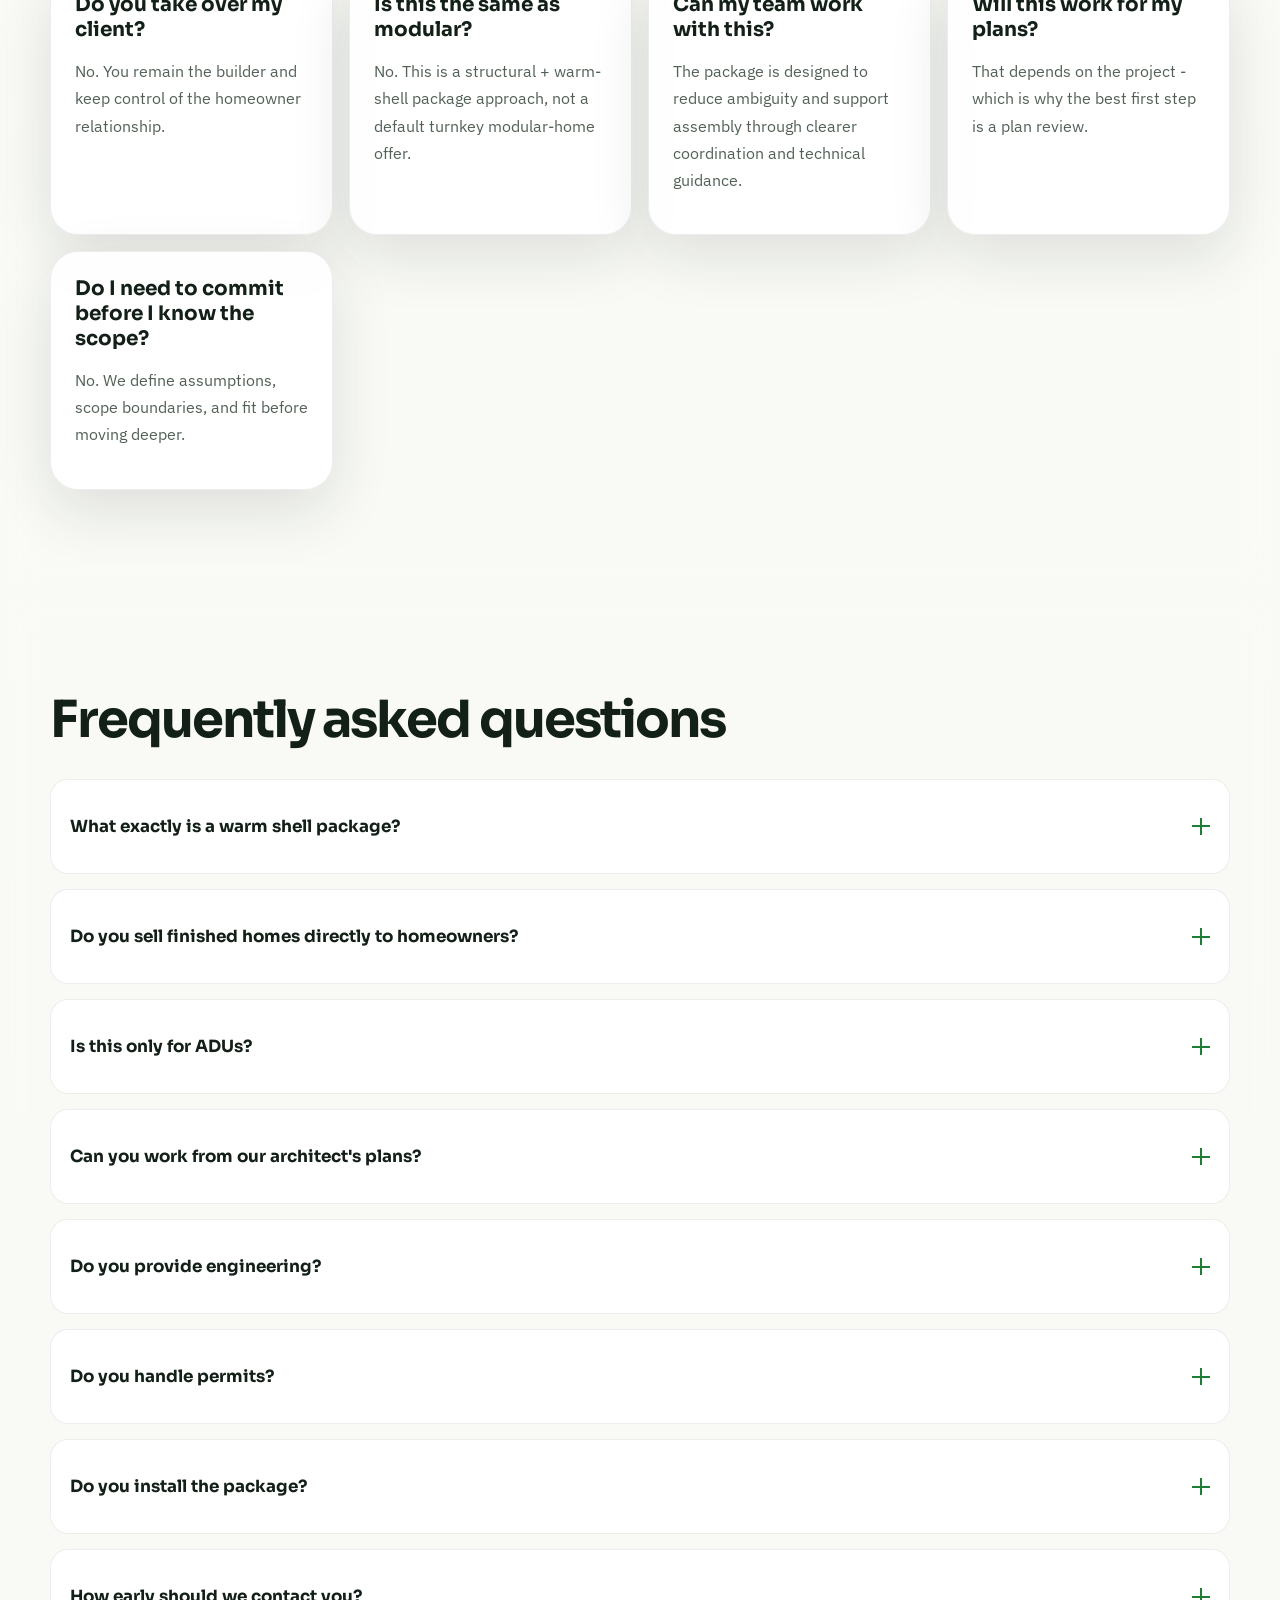
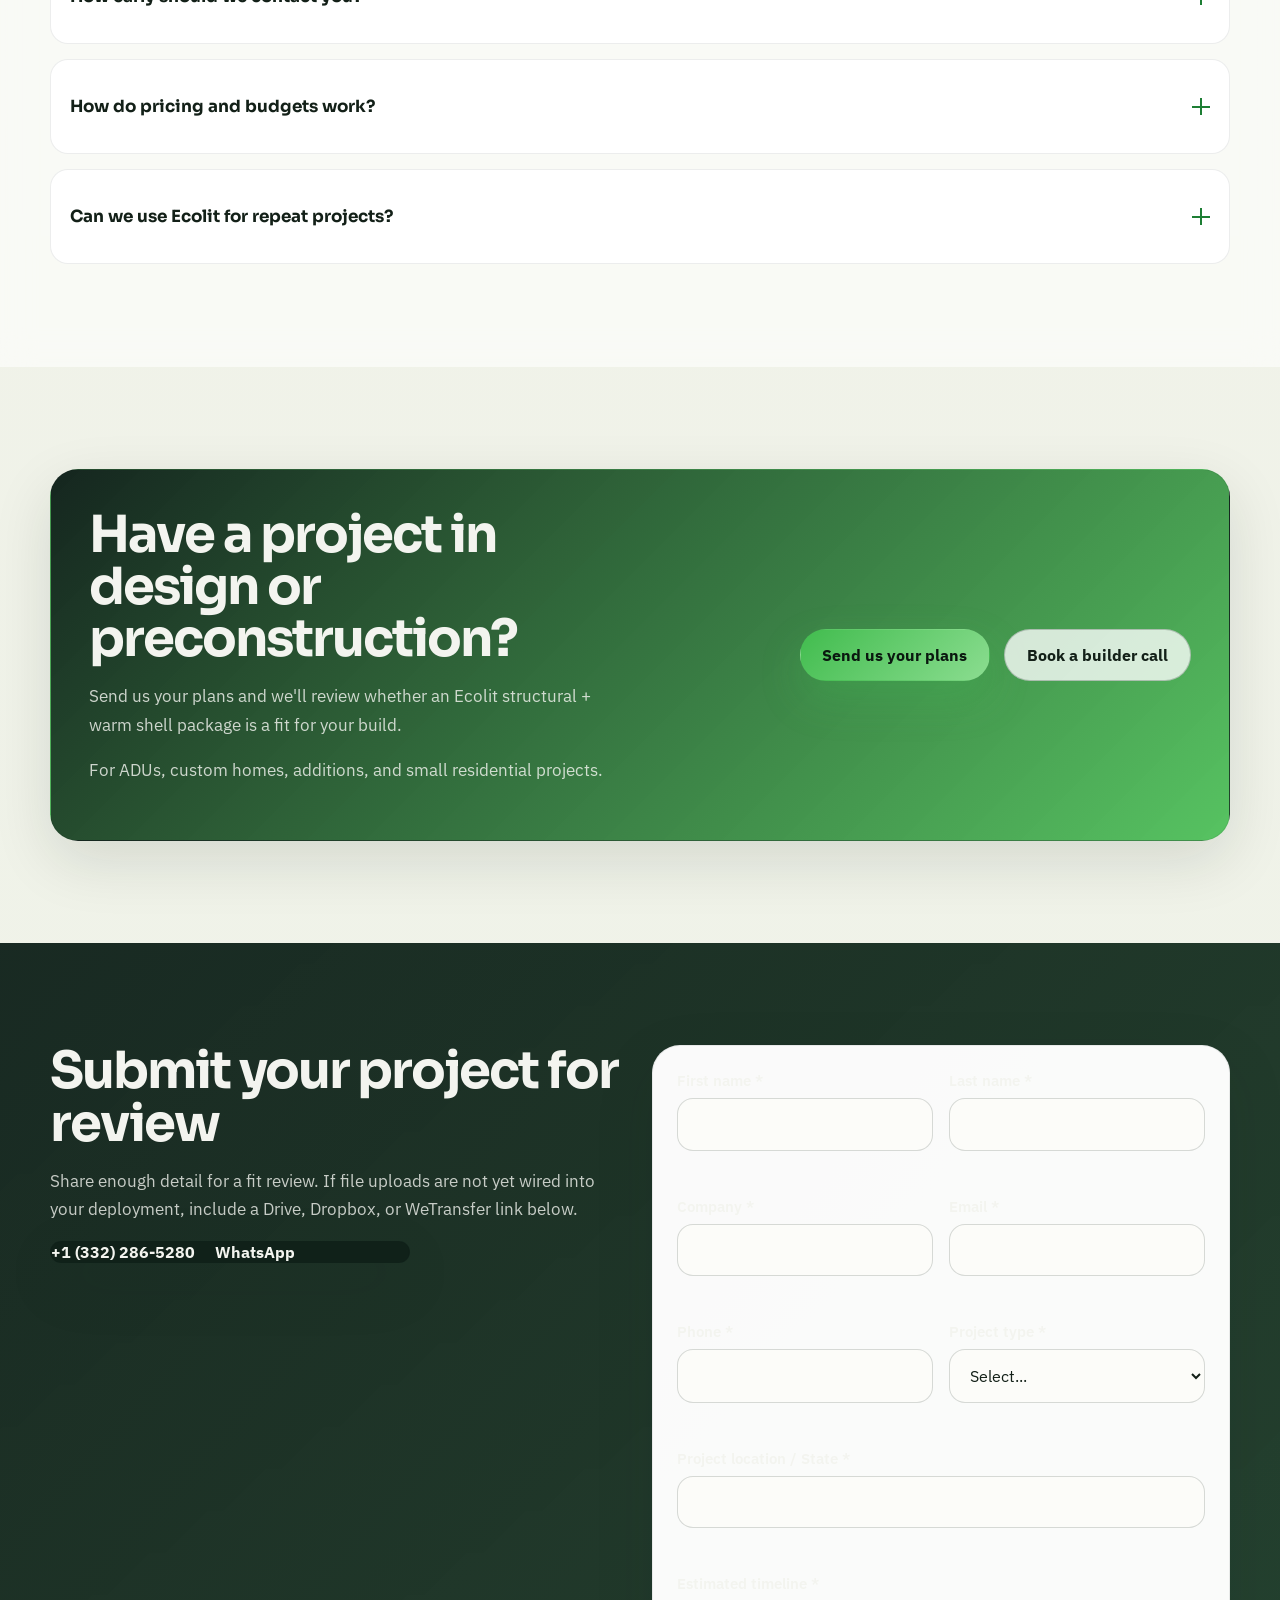
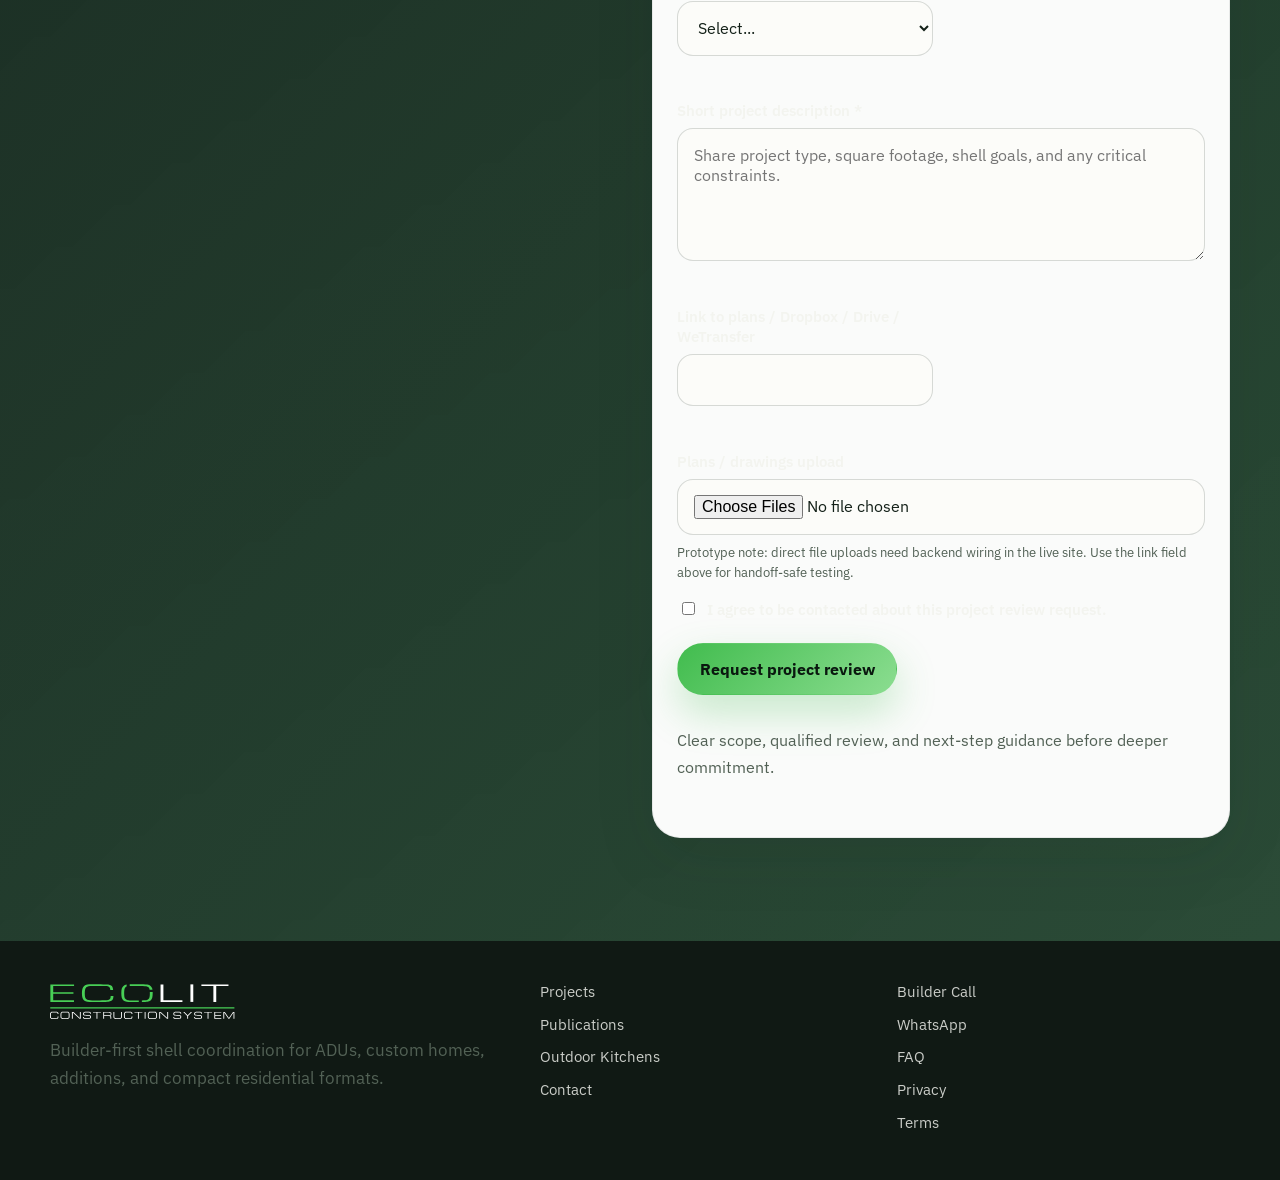
==== commit c7f6bd16: "Refine builder landing hero" ====
--- a/index.html
+++ b/index.html
@@ -30,13 +30,13 @@
       href="https://fonts.googleapis.com/css2?family=IBM+Plex+Sans:wght@400;500;600;700&family=Sora:wght@500;600;700;800&display=swap"
       rel="stylesheet"
     >
-    <link rel="stylesheet" href="./styles.css?v=20260313b">
+    <link rel="stylesheet" href="./styles.css?v=20260313c">
   </head>
   <body>
     <a class="skip-link" href="#main-content">Skip to content</a>
     <header class="site-header" id="site-header"></header>
     <main id="main-content"></main>
     <footer class="site-footer" id="site-footer"></footer>
-    <script type="module" src="./script.js?v=20260313b"></script>
+    <script type="module" src="./script.js?v=20260313c"></script>
   </body>
 </html>
--- a/styles.css
+++ b/styles.css
@@ -139,8 +139,10 @@
 }
 
 .hero h1 {
-  font-size: clamp(2.3rem, 5.4vw, 4.35rem);
-  max-width: 12ch;
+  font-size: clamp(2.25rem, 4.8vw, 4rem);
+  line-height: 0.98;
+  max-width: 11.8ch;
+  text-wrap: balance;
 }
 
 .section-heading h2,
@@ -230,8 +232,7 @@
 
 .site-nav__link:hover,
 .site-nav__secondary:hover,
-.footer__links a:hover,
-.hero__text-link:hover {
+.footer__links a:hover {
   color: #a8f4b2;
 }
 
@@ -281,20 +282,35 @@
   box-shadow: 0 18px 40px rgba(65, 188, 78, 0.28);
 }
 
+.button--primary:hover {
+  box-shadow: 0 22px 44px rgba(65, 188, 78, 0.34);
+}
+
 .button--secondary {
   border-color: var(--line-strong);
   background: rgba(255, 255, 255, 0.78);
   color: var(--text);
 }
 
+.button--secondary:hover {
+  border-color: rgba(16, 33, 26, 0.24);
+  background: rgba(255, 255, 255, 0.94);
+}
+
 .section--gradient .button--secondary {
   border-color: rgba(243, 244, 239, 0.22);
   background: rgba(255, 255, 255, 0.08);
   color: var(--text-inverse);
 }
 
+.section--gradient .button--secondary:hover {
+  border-color: rgba(243, 244, 239, 0.34);
+  background: rgba(255, 255, 255, 0.14);
+}
+
 .hero {
-  padding-top: clamp(3rem, 7vw, 5rem);
+  padding-top: clamp(1.75rem, 3.8vw, 3rem);
+  padding-bottom: clamp(1.9rem, 4vw, 3.2rem);
 }
 
 .hero__grid,
@@ -308,57 +324,97 @@
 }
 
 .hero__grid {
-  grid-template-columns: minmax(0, 1.45fr) minmax(290px, 0.9fr);
-  align-items: stretch;
+  grid-template-columns: minmax(0, 1.55fr) minmax(320px, 0.9fr);
+  gap: 1.75rem;
+  align-items: start;
 }
 
 .hero__content {
-  padding: clamp(2rem, 4vw, 3.5rem);
+  display: flex;
+  flex-direction: column;
+  align-items: flex-start;
+  padding: clamp(1.8rem, 3.2vw, 2.85rem);
   border-radius: var(--radius);
   background:
-    linear-gradient(140deg, rgba(255, 255, 255, 0.92), rgba(248, 252, 246, 0.78)),
+    linear-gradient(145deg, rgba(255, 255, 255, 0.94), rgba(247, 251, 244, 0.84)),
     linear-gradient(135deg, rgba(65, 188, 78, 0.1), transparent);
   box-shadow: var(--shadow);
   border: 1px solid rgba(16, 33, 26, 0.08);
 }
 
+.hero__eyebrow {
+  margin: 0 0 1rem;
+  color: #5f7164;
+  font-size: 0.76rem;
+  font-weight: 700;
+  letter-spacing: 0.18em;
+  text-transform: uppercase;
+}
+
 .hero__body {
-  max-width: 60ch;
-  margin: 1.35rem 0 0;
-  font-size: 1.08rem;
+  max-width: 54ch;
+  margin: 0.95rem 0 0;
+  font-size: 1.05rem;
+  line-height: 1.68;
+  text-wrap: pretty;
 }
 
 .hero__actions {
   display: flex;
   flex-wrap: wrap;
   gap: 0.9rem;
-  margin-top: 2rem;
-}
-
-.hero__text-link {
-  display: inline-flex;
   align-items: center;
-  font-weight: 700;
-  text-decoration: none;
-}
-
-.hero__highlights {
+  margin-top: 1.45rem;
+}
+
+.hero__actions .button {
+  white-space: nowrap;
+}
+
+.hero__proof-strip,
+.hero__bullet-list {
   list-style: none;
   padding: 0;
-  margin: 2rem 0 0;
-  display: grid;
-  gap: 0.85rem;
-}
-
-.hero__highlights li,
-.hero__checklist li,
+  margin: 0;
+}
+
+.hero__proof-strip {
+  display: flex;
+  flex-wrap: wrap;
+  gap: 0.55rem;
+  margin-top: 1.1rem;
+  max-width: 58rem;
+}
+
+.hero__proof-pill {
+  padding: 0.46rem 0.72rem;
+  border-radius: 999px;
+  border: 1px solid rgba(16, 33, 26, 0.12);
+  background: rgba(255, 255, 255, 0.72);
+  color: #46584c;
+  font-size: 0.8rem;
+  font-weight: 600;
+  line-height: 1.35;
+}
+
+.hero__bullet-list {
+  display: grid;
+  grid-template-columns: repeat(2, minmax(0, 1fr));
+  gap: 0.75rem 1.15rem;
+  margin-top: 1.2rem;
+  width: 100%;
+  max-width: 48rem;
+}
+
+.hero__bullet-list li,
+.hero__review-list li,
 .scope-list li {
   position: relative;
   padding-left: 1.45rem;
 }
 
-.hero__highlights li::before,
-.hero__checklist li::before,
+.hero__bullet-list li::before,
+.hero__review-list li::before,
 .scope-list li::before {
   content: "";
   position: absolute;
@@ -389,7 +445,9 @@
 }
 
 .hero__panel {
-  padding: 2rem;
+  display: flex;
+  flex-direction: column;
+  padding: clamp(1.6rem, 2.6vw, 2rem);
   background:
     linear-gradient(145deg, rgba(16, 33, 26, 0.97), rgba(28, 72, 45, 0.93)),
     radial-gradient(circle at top, rgba(65, 188, 78, 0.3), transparent 40%);
@@ -402,25 +460,51 @@
   color: var(--text-inverse);
 }
 
-.hero__checklist {
+.hero__panel h2 {
+  font-size: clamp(1.55rem, 2.2vw, 1.95rem);
+  line-height: 1.08;
+  text-wrap: balance;
+}
+
+.hero__panel-intro,
+.hero__panel-note {
+  color: rgba(243, 244, 239, 0.88);
+  line-height: 1.65;
+  text-wrap: pretty;
+}
+
+.hero__panel-intro {
+  margin: 0.9rem 0 0;
+}
+
+.hero__review-list {
   list-style: none;
   padding: 0;
-  margin: 1.5rem 0 2rem;
-  display: grid;
-  gap: 0.9rem;
-}
-
-.hero__panel-meta {
-  display: grid;
-  gap: 1rem;
-  padding-top: 1.5rem;
+  margin: 1.3rem 0 0;
+  display: grid;
+  gap: 0;
+}
+
+.hero__review-list li {
+  padding-top: 0.85rem;
+  padding-bottom: 0.85rem;
   border-top: 1px solid rgba(243, 244, 239, 0.16);
 }
 
-.hero__panel-meta p,
 .hero__panel li {
   color: rgba(243, 244, 239, 0.82);
   line-height: 1.6;
+}
+
+.hero__panel-note {
+  margin: 1.3rem 0 0;
+  padding-top: 1.2rem;
+  border-top: 1px solid rgba(243, 244, 239, 0.16);
+}
+
+.hero__panel-cta {
+  width: 100%;
+  margin-top: 1.35rem;
 }
 
 .pill-grid,
@@ -870,7 +954,8 @@
 
 @media (max-width: 720px) {
   .hero h1 {
-    max-width: 11ch;
+    font-size: clamp(2.05rem, 9vw, 2.9rem);
+    max-width: 12ch;
   }
 
   .pill-grid,
@@ -892,6 +977,25 @@
   .proof-card {
     border-radius: 24px;
   }
+
+  .hero__actions {
+    flex-direction: column;
+    align-items: stretch;
+  }
+
+  .hero__actions .button {
+    width: 100%;
+    white-space: normal;
+  }
+
+  .hero__proof-strip,
+  .hero__bullet-list {
+    max-width: none;
+  }
+
+  .hero__bullet-list {
+    grid-template-columns: 1fr;
+  }
 }
 
 @media (prefers-reduced-motion: reduce) {
